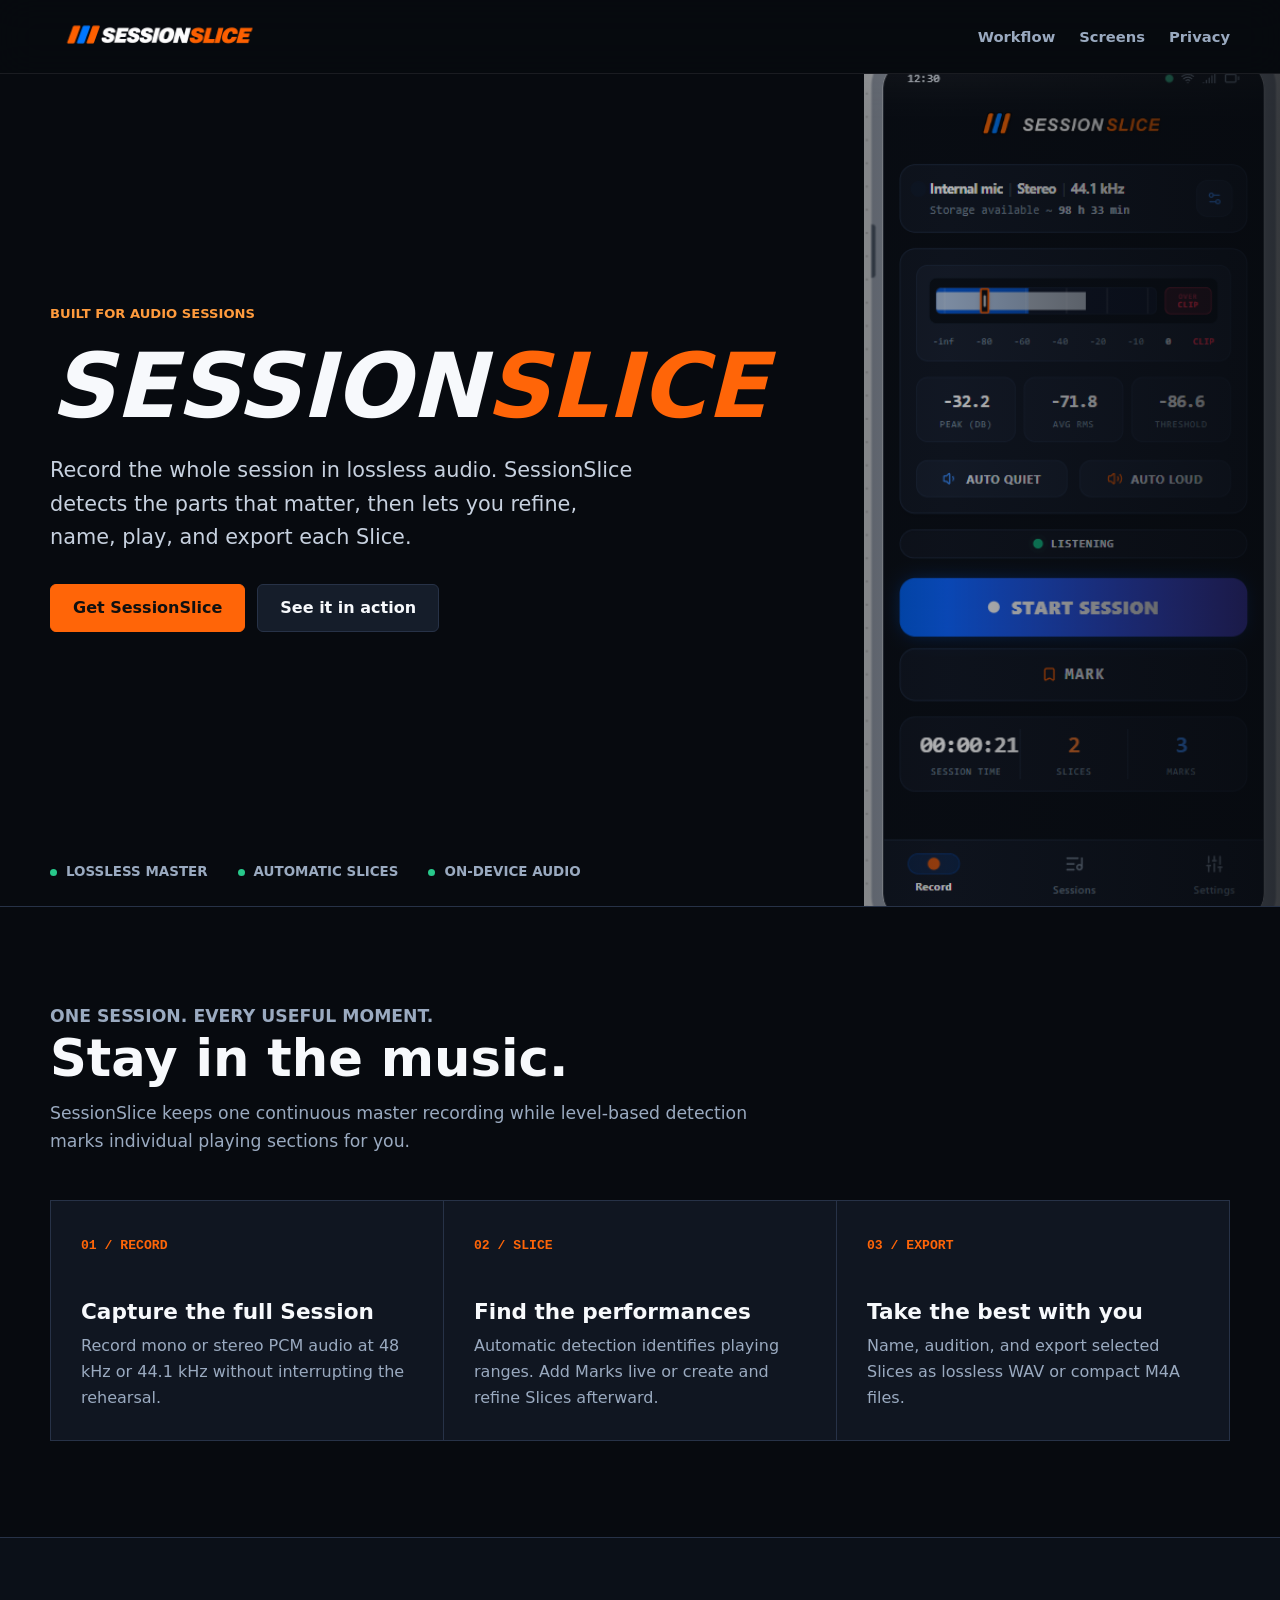
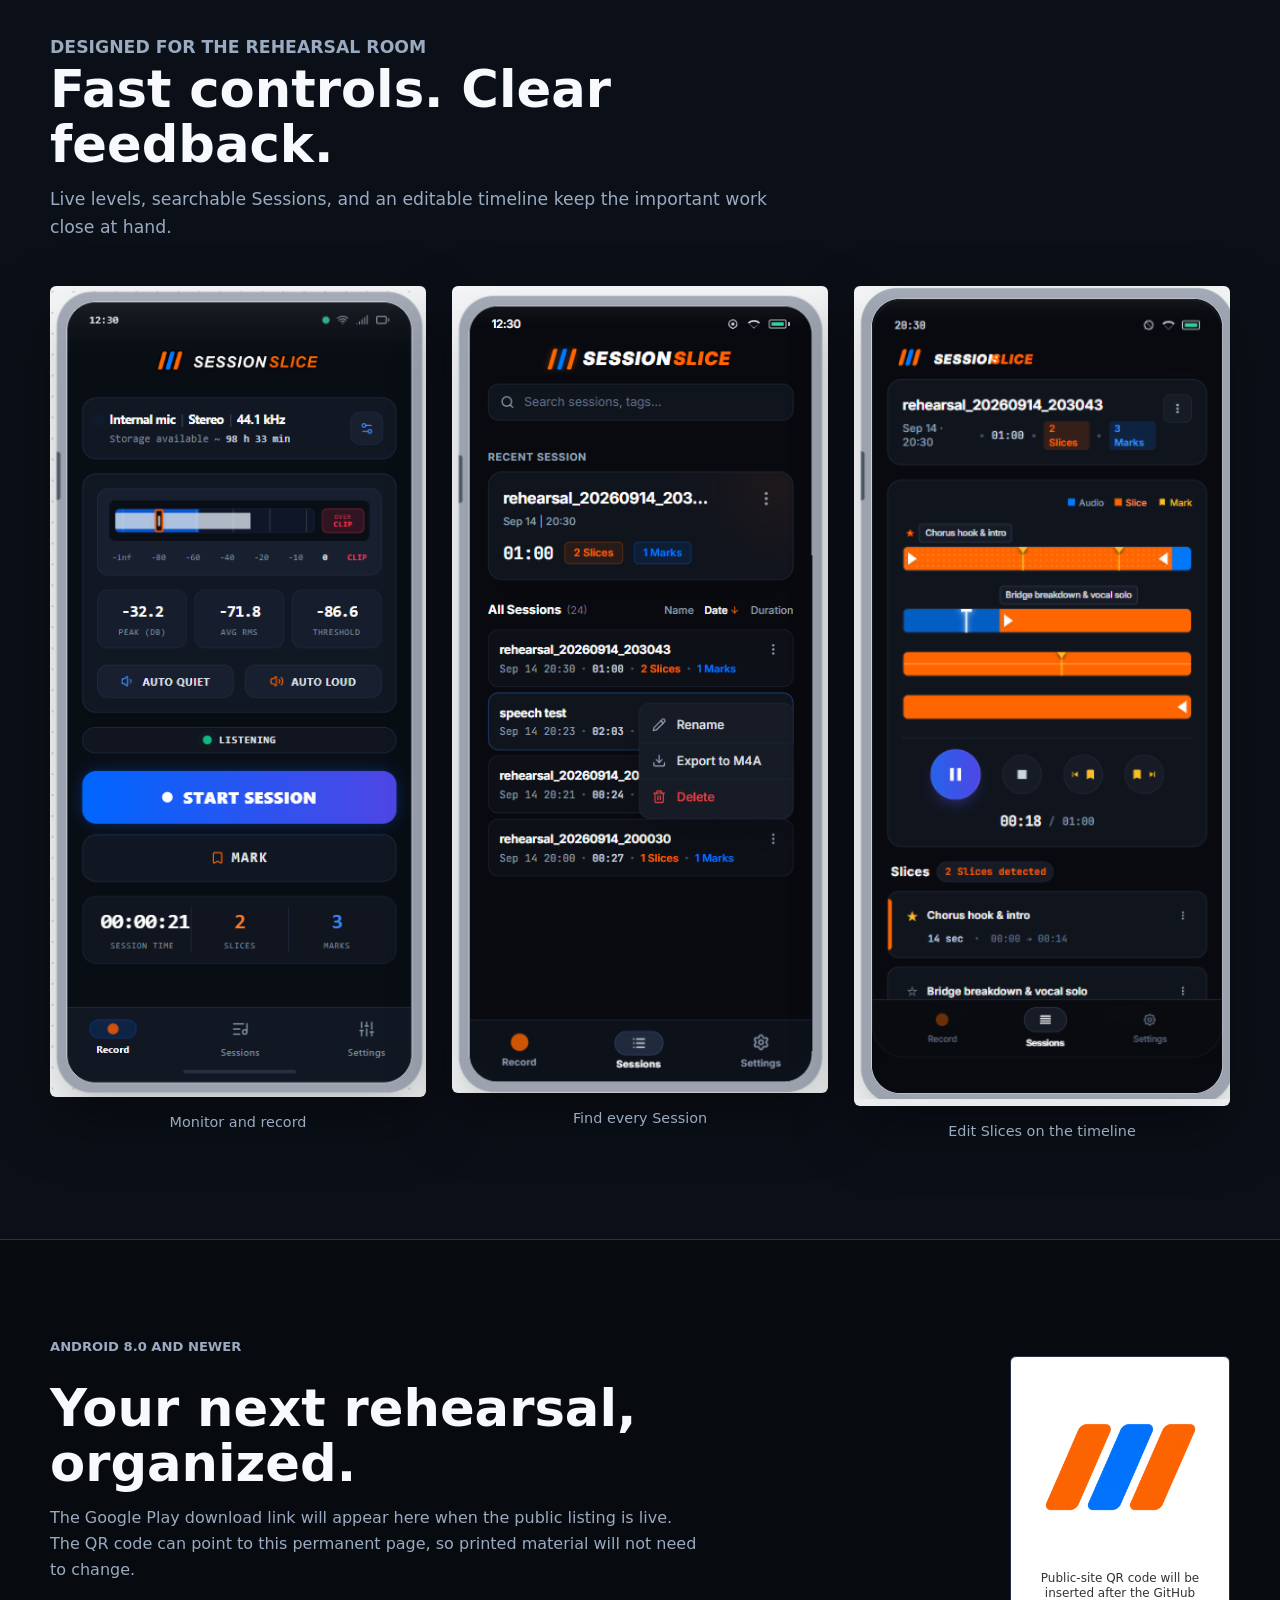
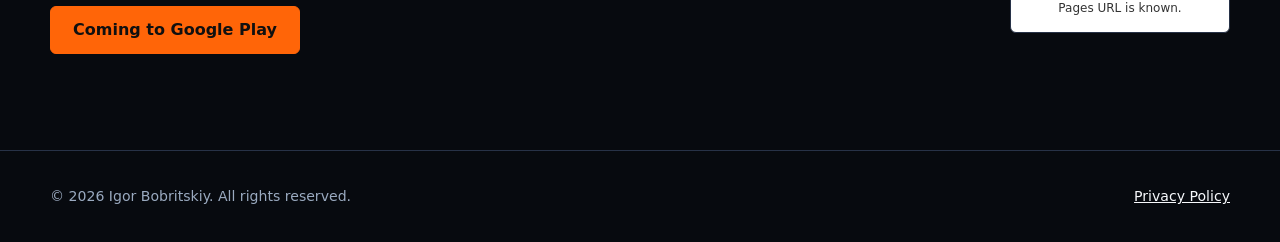
==== index.html @ 950b8183 "Add files via upload SessionSlice public webpage" ====
<!doctype html>
<html lang="en">
<head>
  <meta charset="utf-8">
  <meta name="viewport" content="width=device-width, initial-scale=1">
  <meta name="description" content="SessionSlice records complete rehearsal sessions and turns them into editable, exportable slices.">
  <meta name="theme-color" content="#070a0f">
  <title>SessionSlice | Record everything. Slice what matters.</title>
  <link rel="icon" href="assets/sessionslice-logo-mark.png" type="image/png">
  <link rel="stylesheet" href="styles.css">
</head>
<body>
  <header class="site-header">
    <nav class="nav" aria-label="Main navigation">
      <a class="brand" href="index.html" aria-label="SessionSlice home">
        <img src="assets/sessionslice-logo-dark.png" alt="SessionSlice">
      </a>
      <div class="nav-links">
        <a href="#workflow">Workflow</a>
        <a href="#screens">Screens</a>
        <a href="sessionslice_privacy_policy.html">Privacy</a>
      </div>
    </nav>
  </header>

  <main>
    <section class="hero">
      <div class="hero-inner">
        <div class="hero-copy">
          <p class="eyebrow">Built for audio sessions</p>
          <h1>SESSION<span>SLICE</span></h1>
          <p>Record the whole session in lossless audio. SessionSlice detects the parts that matter, then lets you refine, name, play, and export each Slice.</p>
          <div class="actions">
            <a class="button primary" href="#download">Get SessionSlice</a>
            <a class="button" href="#screens">See it in action</a>
          </div>
        </div>
      </div>
      <div class="hero-foot" aria-label="Product highlights">
        <span>Lossless master</span>
        <span>Automatic Slices</span>
        <span>On-device audio</span>
      </div>
    </section>

    <section class="band" id="workflow">
      <div class="section">
        <div class="section-heading">
          <p class="eyebrow">One session. Every useful moment.</p>
          <h2>Stay in the music.</h2>
          <p>SessionSlice keeps one continuous master recording while level-based detection marks individual playing sections for you.</p>
        </div>
        <div class="feature-grid">
          <article class="feature">
            <span class="number">01 / RECORD</span>
            <h3>Capture the full Session</h3>
            <p>Record mono or stereo PCM audio at 48 kHz or 44.1 kHz without interrupting the rehearsal.</p>
          </article>
          <article class="feature">
            <span class="number">02 / SLICE</span>
            <h3>Find the performances</h3>
            <p>Automatic detection identifies playing ranges. Add Marks live or create and refine Slices afterward.</p>
          </article>
          <article class="feature">
            <span class="number">03 / EXPORT</span>
            <h3>Take the best with you</h3>
            <p>Name, audition, and export selected Slices as lossless WAV or compact M4A files.</p>
          </article>
        </div>
      </div>
    </section>

    <section class="band alt" id="screens">
      <div class="section">
        <div class="section-heading">
          <p class="eyebrow">Designed for the rehearsal room</p>
          <h2>Fast controls. Clear feedback.</h2>
          <p>Live levels, searchable Sessions, and an editable timeline keep the important work close at hand.</p>
        </div>
        <div class="screens">
          <figure class="screen">
            <img src="assets/stitch-record.png" alt="SessionSlice Record screen showing microphone levels and recording controls" loading="lazy">
            <figcaption>Monitor and record</figcaption>
          </figure>
          <figure class="screen">
            <img src="assets/stitch-sessions.png" alt="SessionSlice Sessions screen showing saved rehearsal sessions" loading="lazy">
            <figcaption>Find every Session</figcaption>
          </figure>
          <figure class="screen">
            <img src="assets/stitch-session-timeline.png" alt="SessionSlice timeline showing Slices and Marks inside a recording" loading="lazy">
            <figcaption>Edit Slices on the timeline</figcaption>
          </figure>
        </div>
      </div>
    </section>

    <section class="band" id="download">
      <div class="section download">
        <div>
          <p class="eyebrow">Android 8.0 and newer</p>
          <h2>Your next rehearsal, organized.</h2>
          <p>The Google Play download link will appear here when the public listing is live. The QR code can point to this permanent page, so printed material will not need to change.</p>
          <a class="button primary" href="#" aria-disabled="true" onclick="return false">Coming to Google Play</a>
        </div>
        <div class="qr-shell" aria-label="QR code placeholder">
          <img src="assets/sessionslice-logo-mark.png" alt="SessionSlice logo mark">
          <p>Public-site QR code will be inserted after the GitHub Pages URL is known.</p>
        </div>
      </div>
    </section>
  </main>

  <footer class="site-footer">
    <span>&copy; 2026 Igor Bobritskiy. All rights reserved.</span>
    <span><a href="sessionslice_privacy_policy.html">Privacy Policy</a></span>
  </footer>
</body>
</html>
---- styles.css ----
:root {
  color-scheme: dark;
  --bg: #070a0f;
  --surface: #101621;
  --surface-2: #151d2a;
  --line: #273247;
  --text: #f7f9fc;
  --muted: #9aaac0;
  --orange: #ff6508;
  --orange-soft: #ff9b3d;
  --blue: #087cff;
  --green: #28c98b;
  --max: 1180px;
}

* { box-sizing: border-box; }

html { scroll-behavior: smooth; }

body {
  margin: 0;
  overflow-x: hidden;
  background: var(--bg);
  color: var(--text);
  font-family: Inter, ui-sans-serif, system-ui, -apple-system, BlinkMacSystemFont, "Segoe UI", sans-serif;
  line-height: 1.6;
}

a { color: inherit; }

img { display: block; max-width: 100%; }

.site-header {
  position: sticky;
  top: 0;
  z-index: 20;
  border-bottom: 1px solid rgba(255,255,255,.08);
  background: rgba(7,10,15,.9);
  backdrop-filter: blur(18px);
}

.nav {
  width: min(calc(100% - 32px), var(--max));
  min-height: 68px;
  margin: 0 auto;
  display: flex;
  align-items: center;
  justify-content: space-between;
  gap: 24px;
}

.brand img { width: 220px; height: auto; }

.nav-links { display: flex; align-items: center; gap: 24px; }
.nav-links a { color: var(--muted); text-decoration: none; font-size: .92rem; font-weight: 650; }
.nav-links a:hover, .nav-links a:focus-visible { color: var(--text); }

.hero {
  position: relative;
  min-height: calc(100vh - 68px);
  overflow: hidden;
  border-bottom: 1px solid var(--line);
}

.hero::before {
  content: "";
  position: absolute;
  inset: 0;
  background:
    linear-gradient(90deg, rgba(7,10,15,.99) 0%, rgba(7,10,15,.91) 42%, rgba(7,10,15,.3) 74%, rgba(7,10,15,.78) 100%),
    url("assets/stitch-record.png") center right / auto 108% no-repeat;
}

.hero-inner {
  position: relative;
  z-index: 1;
  width: min(calc(100% - 32px), var(--max));
  min-height: calc(100vh - 68px);
  margin: 0 auto;
  display: flex;
  align-items: center;
  padding: 64px 0 110px;
}

.hero-copy { width: min(650px, 62%); min-width: 0; }
.eyebrow { margin: 0 0 14px; color: var(--orange-soft); font-size: .82rem; font-weight: 800; letter-spacing: 0; text-transform: uppercase; }
h1, h2, h3 { margin-top: 0; line-height: 1.08; letter-spacing: 0; }
h1 { margin-bottom: 20px; font-size: clamp(3.4rem, 7vw, 7.3rem); font-style: italic; }
h1 span { color: var(--orange); }
.hero-copy > p:not(.eyebrow) { max-width: 590px; margin: 0 0 30px; color: #c7d1df; font-size: clamp(1.05rem, 2vw, 1.3rem); }

.actions { display: flex; flex-wrap: wrap; gap: 12px; }
.button {
  min-height: 48px;
  display: inline-flex;
  align-items: center;
  justify-content: center;
  gap: 10px;
  padding: 0 22px;
  border: 1px solid var(--line);
  border-radius: 6px;
  background: var(--surface-2);
  color: var(--text);
  text-decoration: none;
  font-weight: 780;
}
.button.primary { border-color: var(--orange); background: var(--orange); color: #101010; }
.button:hover, .button:focus-visible { transform: translateY(-1px); filter: brightness(1.08); }

.hero-foot {
  position: absolute;
  z-index: 2;
  left: 50%;
  bottom: 24px;
  width: min(calc(100% - 32px), var(--max));
  transform: translateX(-50%);
  display: flex;
  gap: 30px;
  color: var(--muted);
  font-size: .84rem;
  font-weight: 700;
  text-transform: uppercase;
}
.hero-foot span::before { content: ""; display: inline-block; width: 7px; height: 7px; margin-right: 9px; border-radius: 50%; background: var(--green); }

.band { border-bottom: 1px solid var(--line); }
.band.alt { background: #0b1018; }
.section { width: min(calc(100% - 32px), var(--max)); margin: 0 auto; padding: 96px 0; }
.section-heading { max-width: 720px; margin-bottom: 44px; }
.section-heading h2 { margin-bottom: 14px; font-size: clamp(2rem, 4vw, 3.6rem); }
.section-heading p { margin: 0; color: var(--muted); font-size: 1.08rem; }

.feature-grid { display: grid; grid-template-columns: repeat(3, 1fr); gap: 1px; border: 1px solid var(--line); background: var(--line); }
.feature { min-height: 220px; padding: 30px; background: var(--surface); }
.feature .number { color: var(--orange); font: 800 .82rem ui-monospace, SFMono-Regular, Consolas, monospace; }
.feature h3 { margin: 44px 0 10px; font-size: 1.35rem; }
.feature p { margin: 0; color: var(--muted); }

.screens { display: grid; grid-template-columns: repeat(3, minmax(0,1fr)); gap: 26px; align-items: start; }
.screen { margin: 0; }
.screen img { width: 100%; border-radius: 6px; box-shadow: 0 24px 60px rgba(0,0,0,.4); }
.screen figcaption { margin-top: 14px; color: var(--muted); font-size: .9rem; text-align: center; }

.download { display: grid; grid-template-columns: 1fr auto; gap: 54px; align-items: center; }
.download h2 { margin-bottom: 14px; font-size: clamp(2rem, 4vw, 3.6rem); }
.download p { max-width: 650px; margin: 0 0 24px; color: var(--muted); }
.qr-shell { width: 220px; min-height: 250px; padding: 16px; border: 1px solid var(--line); border-radius: 6px; background: #fff; color: #111; text-align: center; }
.qr-shell img { width: 188px; height: 188px; object-fit: contain; }
.qr-shell p { margin: 10px 0 0; color: #333; font-size: .75rem; line-height: 1.25; }

.site-footer { width: min(calc(100% - 32px), var(--max)); margin: 0 auto; padding: 34px 0; display: flex; justify-content: space-between; gap: 24px; color: var(--muted); font-size: .88rem; }
.site-footer a { color: var(--text); }

.policy-main { width: min(calc(100% - 32px), 860px); margin: 0 auto; padding: 76px 0 100px; }
.policy-main header { padding-bottom: 36px; border-bottom: 1px solid var(--line); }
.policy-main h1 { margin: 0 0 12px; font-size: clamp(2.4rem, 6vw, 4.8rem); }
.policy-main header p { margin: 0; color: var(--muted); }
.policy-main section { padding: 34px 0; border-bottom: 1px solid var(--line); }
.policy-main h2 { margin-bottom: 14px; font-size: 1.55rem; }
.policy-main h3 { margin: 24px 0 8px; font-size: 1.08rem; }
.policy-main p, .policy-main li { color: #c5cfdd; }
.policy-main ul { margin: 12px 0 0; padding-left: 22px; }
.policy-main li + li { margin-top: 8px; }
.notice { padding: 18px 20px; border-left: 4px solid var(--orange); background: var(--surface); }
.placeholder { color: #ffd09e; font-weight: 800; }

@media (max-width: 820px) {
  .nav-links a:not(:last-child) { display: none; }
  .brand img { width: 180px; }
  .hero::before { background: linear-gradient(0deg, rgba(7,10,15,.99) 6%, rgba(7,10,15,.82) 58%, rgba(7,10,15,.32) 100%), url("assets/stitch-record.png") top center / auto 82% no-repeat; opacity: .82; }
  .hero-inner { align-items: flex-end; padding-bottom: 130px; }
  .hero-copy { width: 100%; }
  h1 { font-size: 2.35rem; white-space: nowrap; }
  .hero-foot { left: 16px; right: 16px; width: auto; transform: none; grid-template-columns: repeat(3, minmax(0, 1fr)); display: grid; gap: 4px; font-size: .52rem; text-align: center; }
  .hero-foot span::before { width: 5px; height: 5px; margin-right: 4px; }
  .feature-grid, .screens { grid-template-columns: 1fr; }
  .feature { min-height: 180px; }
  .feature h3 { margin-top: 28px; }
  .screens { width: min(100%, 390px); margin: 0 auto; }
  .download { grid-template-columns: 1fr; }
  .qr-shell { width: 220px; }
  .site-footer { flex-direction: column; }
}

@media (prefers-reduced-motion: reduce) {
  html { scroll-behavior: auto; }
  *, *::before, *::after { transition: none !important; }
}
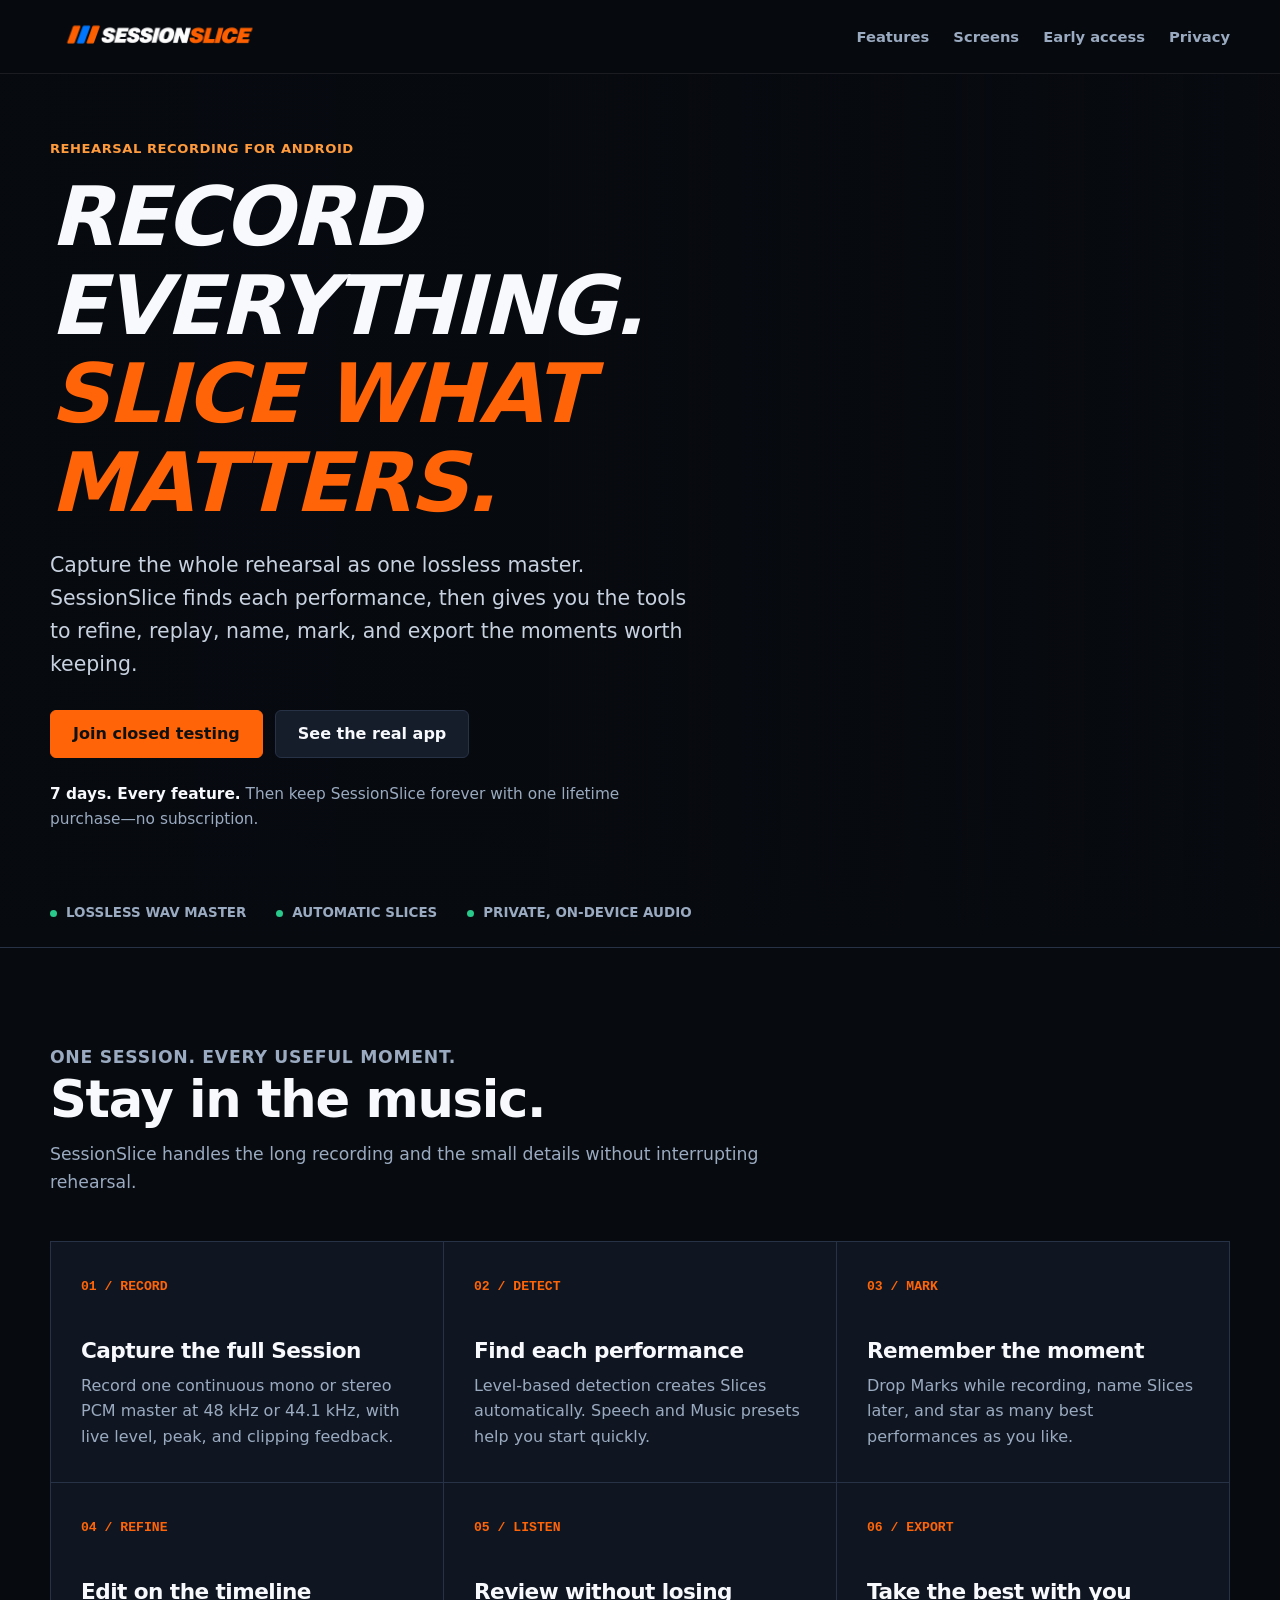
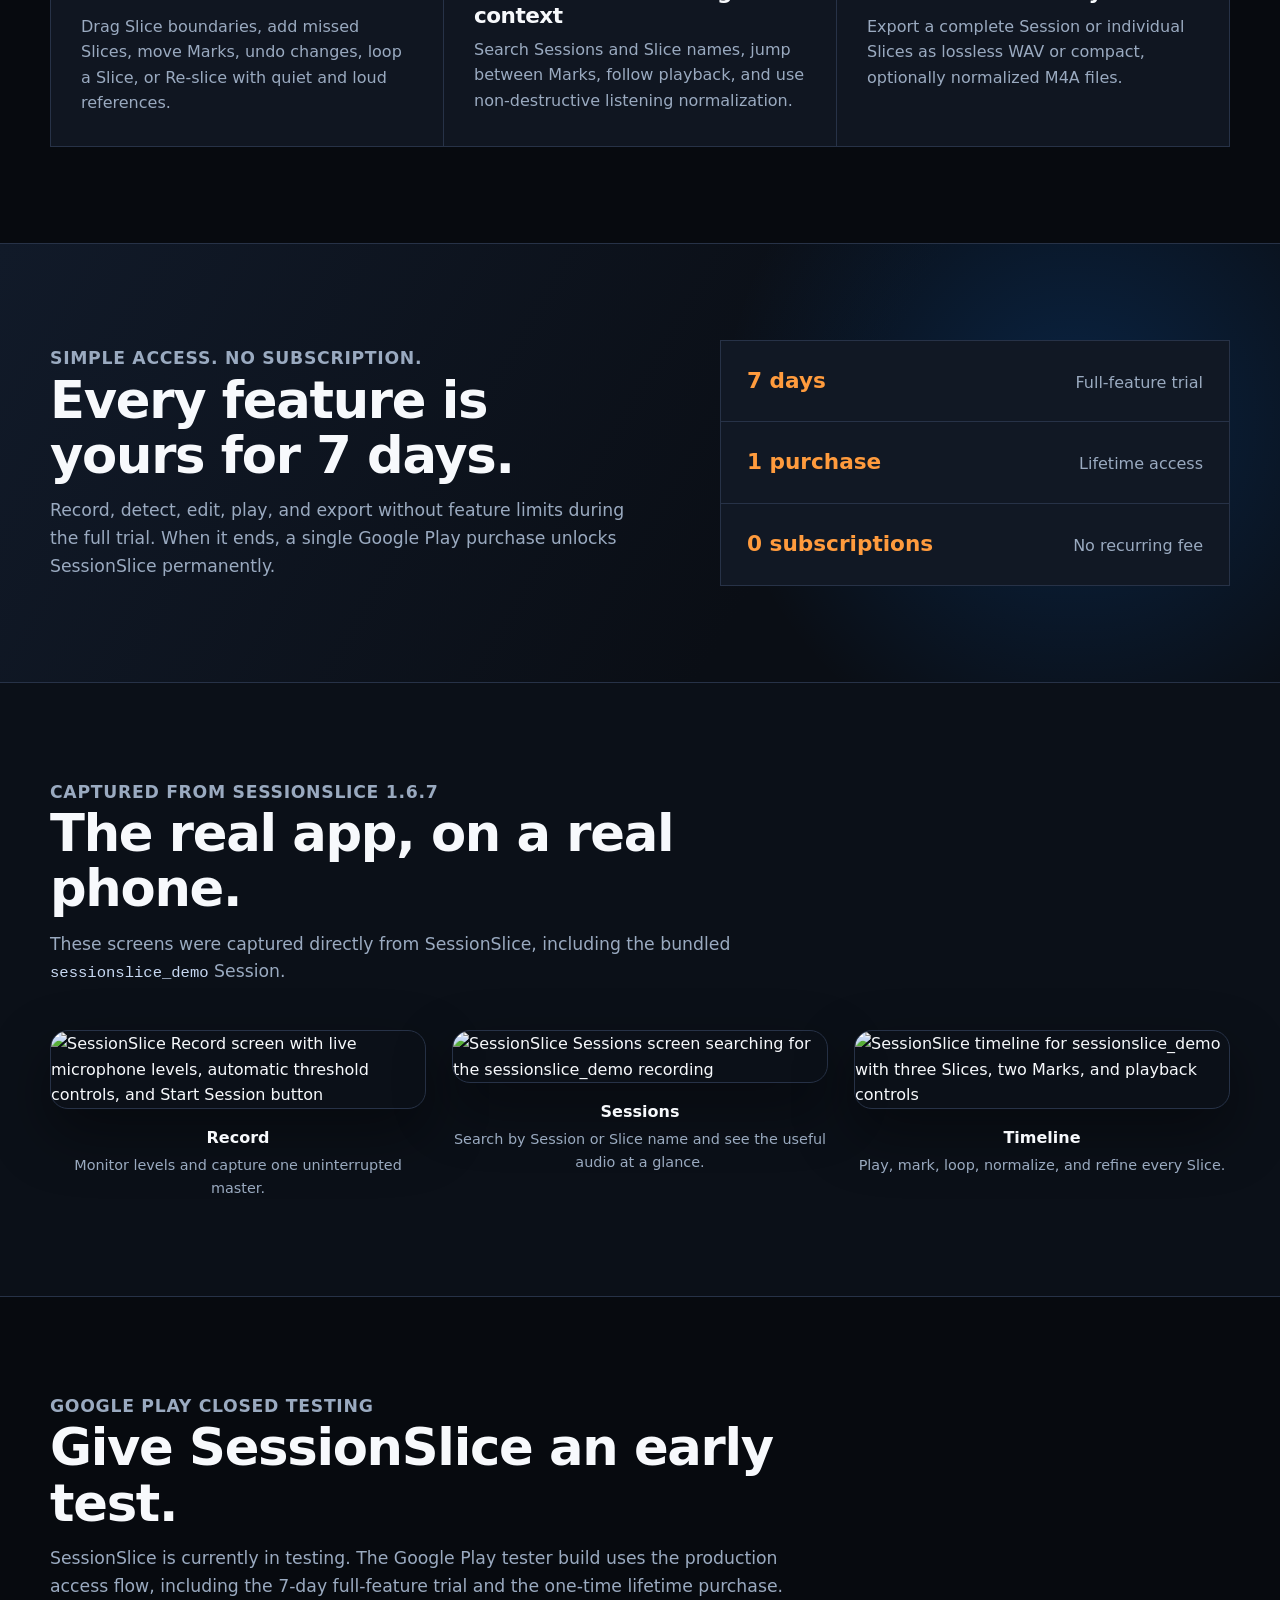
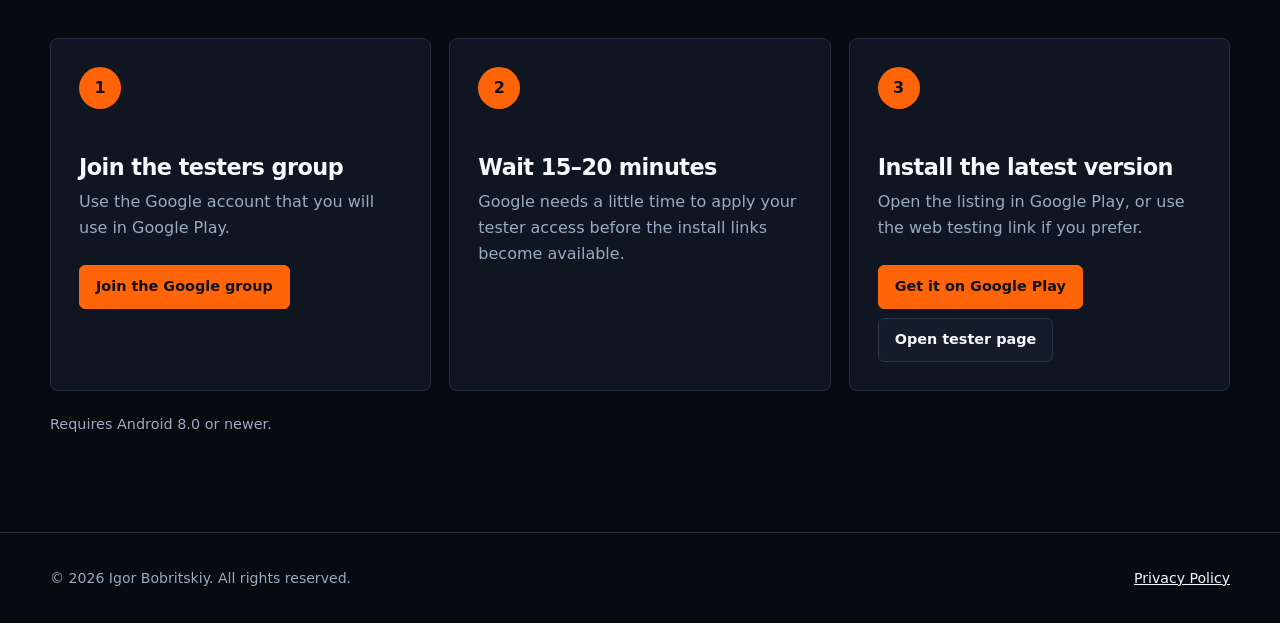
==== commit ef44e524: "Updated SessionSlice website" ====
--- a/index.html
+++ b/index.html
@@ -3,7 +3,7 @@
 <head>
   <meta charset="utf-8">
   <meta name="viewport" content="width=device-width, initial-scale=1">
-  <meta name="description" content="SessionSlice records complete rehearsal sessions and turns them into editable, exportable slices.">
+  <meta name="description" content="SessionSlice records complete rehearsals, finds the performances, and turns them into editable, exportable Slices. Try every feature free for 7 days, then unlock it forever with one purchase.">
   <meta name="theme-color" content="#070a0f">
   <title>SessionSlice | Record everything. Slice what matters.</title>
   <link rel="icon" href="assets/sessionslice-logo-mark.png" type="image/png">
@@ -16,8 +16,9 @@
         <img src="assets/sessionslice-logo-dark.png" alt="SessionSlice">
       </a>
       <div class="nav-links">
-        <a href="#workflow">Workflow</a>
+        <a href="#features">Features</a>
         <a href="#screens">Screens</a>
+        <a href="#download">Early access</a>
         <a href="sessionslice_privacy_policy.html">Privacy</a>
       </div>
     </nav>
@@ -27,45 +28,76 @@
     <section class="hero">
       <div class="hero-inner">
         <div class="hero-copy">
-          <p class="eyebrow">Built for audio sessions</p>
-          <h1>SESSION<span>SLICE</span></h1>
-          <p>Record the whole session in lossless audio. SessionSlice detects the parts that matter, then lets you refine, name, play, and export each Slice.</p>
+          <p class="eyebrow">Rehearsal recording for Android</p>
+          <h1>RECORD EVERYTHING.<br><span>SLICE WHAT MATTERS.</span></h1>
+          <p>Capture the whole rehearsal as one lossless master. SessionSlice finds each performance, then gives you the tools to refine, replay, name, mark, and export the moments worth keeping.</p>
           <div class="actions">
-            <a class="button primary" href="#download">Get SessionSlice</a>
-            <a class="button" href="#screens">See it in action</a>
+            <a class="button primary" href="#download">Join closed testing</a>
+            <a class="button" href="#screens">See the real app</a>
           </div>
+          <p class="trial-note"><strong>7 days. Every feature.</strong> Then keep SessionSlice forever with one lifetime purchase—no subscription.</p>
         </div>
       </div>
       <div class="hero-foot" aria-label="Product highlights">
-        <span>Lossless master</span>
+        <span>Lossless WAV master</span>
         <span>Automatic Slices</span>
-        <span>On-device audio</span>
+        <span>Private, on-device audio</span>
       </div>
     </section>
 
-    <section class="band" id="workflow">
+    <section class="band" id="features">
       <div class="section">
         <div class="section-heading">
-          <p class="eyebrow">One session. Every useful moment.</p>
+          <p class="eyebrow">One Session. Every useful moment.</p>
           <h2>Stay in the music.</h2>
-          <p>SessionSlice keeps one continuous master recording while level-based detection marks individual playing sections for you.</p>
+          <p>SessionSlice handles the long recording and the small details without interrupting rehearsal.</p>
         </div>
         <div class="feature-grid">
           <article class="feature">
             <span class="number">01 / RECORD</span>
             <h3>Capture the full Session</h3>
-            <p>Record mono or stereo PCM audio at 48 kHz or 44.1 kHz without interrupting the rehearsal.</p>
+            <p>Record one continuous mono or stereo PCM master at 48 kHz or 44.1 kHz, with live level, peak, and clipping feedback.</p>
           </article>
           <article class="feature">
-            <span class="number">02 / SLICE</span>
-            <h3>Find the performances</h3>
-            <p>Automatic detection identifies playing ranges. Add Marks live or create and refine Slices afterward.</p>
+            <span class="number">02 / DETECT</span>
+            <h3>Find each performance</h3>
+            <p>Level-based detection creates Slices automatically. Speech and Music presets help you start quickly.</p>
           </article>
           <article class="feature">
-            <span class="number">03 / EXPORT</span>
+            <span class="number">03 / MARK</span>
+            <h3>Remember the moment</h3>
+            <p>Drop Marks while recording, name Slices later, and star as many best performances as you like.</p>
+          </article>
+          <article class="feature">
+            <span class="number">04 / REFINE</span>
+            <h3>Edit on the timeline</h3>
+            <p>Drag Slice boundaries, add missed Slices, move Marks, undo changes, loop a Slice, or Re-slice with quiet and loud references.</p>
+          </article>
+          <article class="feature">
+            <span class="number">05 / LISTEN</span>
+            <h3>Review without losing context</h3>
+            <p>Search Sessions and Slice names, jump between Marks, follow playback, and use non-destructive listening normalization.</p>
+          </article>
+          <article class="feature">
+            <span class="number">06 / EXPORT</span>
             <h3>Take the best with you</h3>
-            <p>Name, audition, and export selected Slices as lossless WAV or compact M4A files.</p>
+            <p>Export a complete Session or individual Slices as lossless WAV or compact, optionally normalized M4A files.</p>
           </article>
+        </div>
+      </div>
+    </section>
+
+    <section class="band trial-band" aria-labelledby="trial-title">
+      <div class="section trial-layout">
+        <div>
+          <p class="eyebrow">Simple access. No subscription.</p>
+          <h2 id="trial-title">Every feature is yours for 7 days.</h2>
+          <p>Record, detect, edit, play, and export without feature limits during the full trial. When it ends, a single Google Play purchase unlocks SessionSlice permanently.</p>
+        </div>
+        <div class="access-facts" aria-label="SessionSlice access details">
+          <div><strong>7 days</strong><span>Full-feature trial</span></div>
+          <div><strong>1 purchase</strong><span>Lifetime access</span></div>
+          <div><strong>0 subscriptions</strong><span>No recurring fee</span></div>
         </div>
       </div>
     </section>
@@ -73,39 +105,63 @@
     <section class="band alt" id="screens">
       <div class="section">
         <div class="section-heading">
-          <p class="eyebrow">Designed for the rehearsal room</p>
-          <h2>Fast controls. Clear feedback.</h2>
-          <p>Live levels, searchable Sessions, and an editable timeline keep the important work close at hand.</p>
+          <p class="eyebrow">Captured from SessionSlice 1.6.7</p>
+          <h2>The real app, on a real phone.</h2>
+          <p>These screens were captured directly from SessionSlice, including the bundled <code>sessionslice_demo</code> Session.</p>
         </div>
         <div class="screens">
           <figure class="screen">
-            <img src="assets/stitch-record.png" alt="SessionSlice Record screen showing microphone levels and recording controls" loading="lazy">
-            <figcaption>Monitor and record</figcaption>
+            <img src="assets/sessionslice-record-1-6-7.png" alt="SessionSlice Record screen with live microphone levels, automatic threshold controls, and Start Session button" loading="lazy">
+            <figcaption><strong>Record</strong><span>Monitor levels and capture one uninterrupted master.</span></figcaption>
           </figure>
           <figure class="screen">
-            <img src="assets/stitch-sessions.png" alt="SessionSlice Sessions screen showing saved rehearsal sessions" loading="lazy">
-            <figcaption>Find every Session</figcaption>
+            <img src="assets/sessionslice-sessions-1-6-7.png" alt="SessionSlice Sessions screen searching for the sessionslice_demo recording" loading="lazy">
+            <figcaption><strong>Sessions</strong><span>Search by Session or Slice name and see the useful audio at a glance.</span></figcaption>
           </figure>
           <figure class="screen">
-            <img src="assets/stitch-session-timeline.png" alt="SessionSlice timeline showing Slices and Marks inside a recording" loading="lazy">
-            <figcaption>Edit Slices on the timeline</figcaption>
+            <img src="assets/sessionslice-timeline-1-6-7.png" alt="SessionSlice timeline for sessionslice_demo with three Slices, two Marks, and playback controls" loading="lazy">
+            <figcaption><strong>Timeline</strong><span>Play, mark, loop, normalize, and refine every Slice.</span></figcaption>
           </figure>
         </div>
       </div>
     </section>
 
     <section class="band" id="download">
-      <div class="section download">
-        <div>
-          <p class="eyebrow">Android 8.0 and newer</p>
-          <h2>Your next rehearsal, organized.</h2>
-          <p>The Google Play download link will appear here when the public listing is live. The QR code can point to this permanent page, so printed material will not need to change.</p>
-          <a class="button primary" href="#" aria-disabled="true" onclick="return false">Coming to Google Play</a>
+      <div class="section">
+        <div class="section-heading download-heading">
+          <p class="eyebrow">Google Play closed testing</p>
+          <h2>Give SessionSlice an early test.</h2>
+          <p>SessionSlice is currently in testing. The Google Play tester build uses the production access flow, including the 7-day full-feature trial and the one-time lifetime purchase.</p>
         </div>
-        <div class="qr-shell" aria-label="QR code placeholder">
-          <img src="assets/sessionslice-logo-mark.png" alt="SessionSlice logo mark">
-          <p>Public-site QR code will be inserted after the GitHub Pages URL is known.</p>
-        </div>
+        <ol class="test-steps">
+          <li>
+            <span class="step-number">1</span>
+            <div>
+              <h3>Join the testers group</h3>
+              <p>Use the Google account that you will use in Google Play.</p>
+              <a class="button primary" href="https://groups.google.com/g/sessionslice-audio-app-closed-testing" target="_blank" rel="noopener noreferrer">Join the Google group</a>
+            </div>
+          </li>
+          <li>
+            <span class="step-number">2</span>
+            <div>
+              <h3>Wait 15–20 minutes</h3>
+              <p>Google needs a little time to apply your tester access before the install links become available.</p>
+            </div>
+          </li>
+          <li>
+            <span class="step-number">3</span>
+            <div>
+              <h3>Install the latest version</h3>
+              <p>Open the listing in Google Play, or use the web testing link if you prefer.</p>
+              <div class="actions">
+                <a class="button primary" href="https://play.google.com/store/apps/details?id=com.sessionslice" target="_blank" rel="noopener noreferrer">Get it on Google Play</a>
+                <a class="button" href="https://play.google.com/apps/testing/com.sessionslice" target="_blank" rel="noopener noreferrer">Open tester page</a>
+              </div>
+            </div>
+          </li>
+        </ol>
+        <p class="compatibility">Requires Android 8.0 or newer.</p>
       </div>
     </section>
   </main>
--- a/styles.css
+++ b/styles.css
@@ -14,143 +14,77 @@
 }
 
 * { box-sizing: border-box; }
+html { scroll-behavior: smooth; }
+body { margin: 0; overflow-x: hidden; background: var(--bg); color: var(--text); font-family: Inter, ui-sans-serif, system-ui, -apple-system, BlinkMacSystemFont, "Segoe UI", sans-serif; line-height: 1.6; }
+a { color: inherit; }
+img { display: block; max-width: 100%; }
+code { color: #c7d8f2; font-size: .9em; }
 
-html { scroll-behavior: smooth; }
-
-body {
-  margin: 0;
-  overflow-x: hidden;
-  background: var(--bg);
-  color: var(--text);
-  font-family: Inter, ui-sans-serif, system-ui, -apple-system, BlinkMacSystemFont, "Segoe UI", sans-serif;
-  line-height: 1.6;
-}
-
-a { color: inherit; }
-
-img { display: block; max-width: 100%; }
-
-.site-header {
-  position: sticky;
-  top: 0;
-  z-index: 20;
-  border-bottom: 1px solid rgba(255,255,255,.08);
-  background: rgba(7,10,15,.9);
-  backdrop-filter: blur(18px);
-}
-
-.nav {
-  width: min(calc(100% - 32px), var(--max));
-  min-height: 68px;
-  margin: 0 auto;
-  display: flex;
-  align-items: center;
-  justify-content: space-between;
-  gap: 24px;
-}
-
+.site-header { position: sticky; top: 0; z-index: 20; border-bottom: 1px solid rgba(255,255,255,.08); background: rgba(7,10,15,.9); backdrop-filter: blur(18px); }
+.nav { width: min(calc(100% - 32px), var(--max)); min-height: 68px; margin: 0 auto; display: flex; align-items: center; justify-content: space-between; gap: 24px; }
 .brand img { width: 220px; height: auto; }
-
 .nav-links { display: flex; align-items: center; gap: 24px; }
 .nav-links a { color: var(--muted); text-decoration: none; font-size: .92rem; font-weight: 650; }
 .nav-links a:hover, .nav-links a:focus-visible { color: var(--text); }
 
-.hero {
-  position: relative;
-  min-height: calc(100vh - 68px);
-  overflow: hidden;
-  border-bottom: 1px solid var(--line);
-}
-
-.hero::before {
-  content: "";
-  position: absolute;
-  inset: 0;
-  background:
-    linear-gradient(90deg, rgba(7,10,15,.99) 0%, rgba(7,10,15,.91) 42%, rgba(7,10,15,.3) 74%, rgba(7,10,15,.78) 100%),
-    url("assets/stitch-record.png") center right / auto 108% no-repeat;
-}
-
-.hero-inner {
-  position: relative;
-  z-index: 1;
-  width: min(calc(100% - 32px), var(--max));
-  min-height: calc(100vh - 68px);
-  margin: 0 auto;
-  display: flex;
-  align-items: center;
-  padding: 64px 0 110px;
-}
-
-.hero-copy { width: min(650px, 62%); min-width: 0; }
-.eyebrow { margin: 0 0 14px; color: var(--orange-soft); font-size: .82rem; font-weight: 800; letter-spacing: 0; text-transform: uppercase; }
-h1, h2, h3 { margin-top: 0; line-height: 1.08; letter-spacing: 0; }
-h1 { margin-bottom: 20px; font-size: clamp(3.4rem, 7vw, 7.3rem); font-style: italic; }
+.hero { position: relative; min-height: calc(100vh - 68px); overflow: hidden; border-bottom: 1px solid var(--line); }
+.hero::before { content: ""; position: absolute; inset: 0; background: linear-gradient(90deg, rgba(7,10,15,.99) 0%, rgba(7,10,15,.92) 47%, rgba(7,10,15,.34) 76%, rgba(7,10,15,.78) 100%), url("assets/sessionslice-record-1-6-7.png") center right 7% / auto 112% no-repeat; }
+.hero::after { content: ""; position: absolute; inset: auto 0 0; height: 35%; background: linear-gradient(0deg, var(--bg), transparent); pointer-events: none; }
+.hero-inner { position: relative; z-index: 1; width: min(calc(100% - 32px), var(--max)); min-height: calc(100vh - 68px); margin: 0 auto; display: flex; align-items: center; padding: 64px 0 116px; }
+.hero-copy { width: min(720px, 67%); min-width: 0; }
+.eyebrow { margin: 0 0 14px; color: var(--orange-soft); font-size: .82rem; font-weight: 800; letter-spacing: .04em; text-transform: uppercase; }
+h1, h2, h3 { margin-top: 0; line-height: 1.08; letter-spacing: -.025em; }
+h1 { margin-bottom: 22px; font-size: clamp(2.9rem, 6.4vw, 6.2rem); font-style: italic; }
 h1 span { color: var(--orange); }
-.hero-copy > p:not(.eyebrow) { max-width: 590px; margin: 0 0 30px; color: #c7d1df; font-size: clamp(1.05rem, 2vw, 1.3rem); }
+.hero-copy > p:not(.eyebrow):not(.trial-note) { max-width: 650px; margin: 0 0 30px; color: #c7d1df; font-size: clamp(1.05rem, 2vw, 1.28rem); }
+.trial-note { max-width: 610px; margin: 24px 0 0; color: var(--muted); font-size: .96rem; }
+.trial-note strong { color: var(--text); }
 
 .actions { display: flex; flex-wrap: wrap; gap: 12px; }
-.button {
-  min-height: 48px;
-  display: inline-flex;
-  align-items: center;
-  justify-content: center;
-  gap: 10px;
-  padding: 0 22px;
-  border: 1px solid var(--line);
-  border-radius: 6px;
-  background: var(--surface-2);
-  color: var(--text);
-  text-decoration: none;
-  font-weight: 780;
-}
+.button { min-height: 48px; display: inline-flex; align-items: center; justify-content: center; gap: 10px; padding: 0 22px; border: 1px solid var(--line); border-radius: 6px; background: var(--surface-2); color: var(--text); text-decoration: none; font-weight: 780; transition: transform .18s ease, filter .18s ease; }
 .button.primary { border-color: var(--orange); background: var(--orange); color: #101010; }
 .button:hover, .button:focus-visible { transform: translateY(-1px); filter: brightness(1.08); }
-
-.hero-foot {
-  position: absolute;
-  z-index: 2;
-  left: 50%;
-  bottom: 24px;
-  width: min(calc(100% - 32px), var(--max));
-  transform: translateX(-50%);
-  display: flex;
-  gap: 30px;
-  color: var(--muted);
-  font-size: .84rem;
-  font-weight: 700;
-  text-transform: uppercase;
-}
+.hero-foot { position: absolute; z-index: 2; left: 50%; bottom: 24px; width: min(calc(100% - 32px), var(--max)); transform: translateX(-50%); display: flex; gap: 30px; color: var(--muted); font-size: .84rem; font-weight: 700; text-transform: uppercase; }
 .hero-foot span::before { content: ""; display: inline-block; width: 7px; height: 7px; margin-right: 9px; border-radius: 50%; background: var(--green); }
 
 .band { border-bottom: 1px solid var(--line); }
 .band.alt { background: #0b1018; }
 .section { width: min(calc(100% - 32px), var(--max)); margin: 0 auto; padding: 96px 0; }
-.section-heading { max-width: 720px; margin-bottom: 44px; }
-.section-heading h2 { margin-bottom: 14px; font-size: clamp(2rem, 4vw, 3.6rem); }
-.section-heading p { margin: 0; color: var(--muted); font-size: 1.08rem; }
+.section-heading { max-width: 760px; margin-bottom: 44px; }
+.section-heading h2, .trial-layout h2 { margin-bottom: 14px; font-size: clamp(2rem, 4vw, 3.6rem); }
+.section-heading p, .trial-layout p { margin: 0; color: var(--muted); font-size: 1.08rem; }
+.feature-grid { display: grid; grid-template-columns: repeat(3, 1fr); gap: 1px; border: 1px solid var(--line); background: var(--line); }
+.feature { min-height: 240px; padding: 30px; background: var(--surface); }
+.feature .number { color: var(--orange); font: 800 .82rem ui-monospace, SFMono-Regular, Consolas, monospace; }
+.feature h3 { margin: 42px 0 10px; font-size: 1.35rem; }
+.feature p { margin: 0; color: var(--muted); }
 
-.feature-grid { display: grid; grid-template-columns: repeat(3, 1fr); gap: 1px; border: 1px solid var(--line); background: var(--line); }
-.feature { min-height: 220px; padding: 30px; background: var(--surface); }
-.feature .number { color: var(--orange); font: 800 .82rem ui-monospace, SFMono-Regular, Consolas, monospace; }
-.feature h3 { margin: 44px 0 10px; font-size: 1.35rem; }
-.feature p { margin: 0; color: var(--muted); }
+.trial-band { background: radial-gradient(circle at 84% 40%, rgba(8,124,255,.2), transparent 32%), linear-gradient(120deg, #111a29, #0a0e15 62%); }
+.trial-layout { display: grid; grid-template-columns: minmax(0, 1fr) minmax(420px, .85fr); gap: 70px; align-items: center; }
+.trial-layout > div:first-child { max-width: 640px; }
+.access-facts { display: grid; gap: 1px; border: 1px solid var(--line); background: var(--line); }
+.access-facts div { display: flex; align-items: baseline; justify-content: space-between; gap: 18px; padding: 23px 26px; background: rgba(16,22,33,.92); }
+.access-facts strong { color: var(--orange-soft); font-size: 1.35rem; }
+.access-facts span { color: var(--muted); text-align: right; }
 
 .screens { display: grid; grid-template-columns: repeat(3, minmax(0,1fr)); gap: 26px; align-items: start; }
 .screen { margin: 0; }
-.screen img { width: 100%; border-radius: 6px; box-shadow: 0 24px 60px rgba(0,0,0,.4); }
-.screen figcaption { margin-top: 14px; color: var(--muted); font-size: .9rem; text-align: center; }
+.screen img { width: 100%; border: 1px solid var(--line); border-radius: 18px; box-shadow: 0 24px 60px rgba(0,0,0,.42); }
+.screen figcaption { display: grid; gap: 3px; margin-top: 16px; color: var(--muted); font-size: .9rem; text-align: center; }
+.screen figcaption strong { color: var(--text); font-size: 1rem; }
 
-.download { display: grid; grid-template-columns: 1fr auto; gap: 54px; align-items: center; }
-.download h2 { margin-bottom: 14px; font-size: clamp(2rem, 4vw, 3.6rem); }
-.download p { max-width: 650px; margin: 0 0 24px; color: var(--muted); }
-.qr-shell { width: 220px; min-height: 250px; padding: 16px; border: 1px solid var(--line); border-radius: 6px; background: #fff; color: #111; text-align: center; }
-.qr-shell img { width: 188px; height: 188px; object-fit: contain; }
-.qr-shell p { margin: 10px 0 0; color: #333; font-size: .75rem; line-height: 1.25; }
+.download-heading { margin-bottom: 38px; }
+.test-steps { display: grid; grid-template-columns: repeat(3, minmax(0,1fr)); gap: 18px; margin: 0; padding: 0; list-style: none; }
+.test-steps li { min-height: 320px; padding: 28px; border: 1px solid var(--line); border-radius: 8px; background: var(--surface); }
+.step-number { width: 42px; height: 42px; display: grid; place-items: center; margin-bottom: 46px; border-radius: 50%; background: var(--orange); color: #111; font-weight: 900; }
+.test-steps h3 { margin-bottom: 10px; font-size: 1.4rem; }
+.test-steps p { margin: 0 0 24px; color: var(--muted); }
+.test-steps .actions { gap: 9px; }
+.test-steps .button { min-height: 44px; padding: 0 16px; font-size: .9rem; }
+.compatibility { margin: 22px 0 0; color: var(--muted); font-size: .9rem; }
 
 .site-footer { width: min(calc(100% - 32px), var(--max)); margin: 0 auto; padding: 34px 0; display: flex; justify-content: space-between; gap: 24px; color: var(--muted); font-size: .88rem; }
 .site-footer a { color: var(--text); }
-
 .policy-main { width: min(calc(100% - 32px), 860px); margin: 0 auto; padding: 76px 0 100px; }
 .policy-main header { padding-bottom: 36px; border-bottom: 1px solid var(--line); }
 .policy-main h1 { margin: 0 0 12px; font-size: clamp(2.4rem, 6vw, 4.8rem); }
@@ -164,21 +98,30 @@
 .notice { padding: 18px 20px; border-left: 4px solid var(--orange); background: var(--surface); }
 .placeholder { color: #ffd09e; font-weight: 800; }
 
-@media (max-width: 820px) {
+@media (max-width: 900px) {
   .nav-links a:not(:last-child) { display: none; }
   .brand img { width: 180px; }
-  .hero::before { background: linear-gradient(0deg, rgba(7,10,15,.99) 6%, rgba(7,10,15,.82) 58%, rgba(7,10,15,.32) 100%), url("assets/stitch-record.png") top center / auto 82% no-repeat; opacity: .82; }
-  .hero-inner { align-items: flex-end; padding-bottom: 130px; }
+  .hero::before { background: linear-gradient(0deg, rgba(7,10,15,.99) 8%, rgba(7,10,15,.86) 60%, rgba(7,10,15,.38) 100%), url("assets/sessionslice-record-1-6-7.png") top center / auto 81% no-repeat; opacity: .87; }
+  .hero-inner { align-items: flex-end; padding-bottom: 142px; }
   .hero-copy { width: 100%; }
-  h1 { font-size: 2.35rem; white-space: nowrap; }
-  .hero-foot { left: 16px; right: 16px; width: auto; transform: none; grid-template-columns: repeat(3, minmax(0, 1fr)); display: grid; gap: 4px; font-size: .52rem; text-align: center; }
+  .feature-grid { grid-template-columns: repeat(2, 1fr); }
+  .trial-layout { grid-template-columns: 1fr; gap: 40px; }
+  .test-steps { grid-template-columns: 1fr; }
+  .test-steps li { min-height: 0; }
+  .step-number { margin-bottom: 28px; }
+}
+
+@media (max-width: 680px) {
+  h1 { font-size: clamp(2.2rem, 11vw, 3.4rem); }
+  .hero-foot { left: 16px; right: 16px; width: auto; transform: none; display: grid; grid-template-columns: repeat(3, minmax(0, 1fr)); gap: 4px; font-size: .5rem; text-align: center; }
   .hero-foot span::before { width: 5px; height: 5px; margin-right: 4px; }
+  .section { padding: 72px 0; }
   .feature-grid, .screens { grid-template-columns: 1fr; }
-  .feature { min-height: 180px; }
+  .feature { min-height: 190px; }
   .feature h3 { margin-top: 28px; }
   .screens { width: min(100%, 390px); margin: 0 auto; }
-  .download { grid-template-columns: 1fr; }
-  .qr-shell { width: 220px; }
+  .access-facts div { align-items: flex-start; flex-direction: column; gap: 2px; }
+  .access-facts span { text-align: left; }
   .site-footer { flex-direction: column; }
 }
 
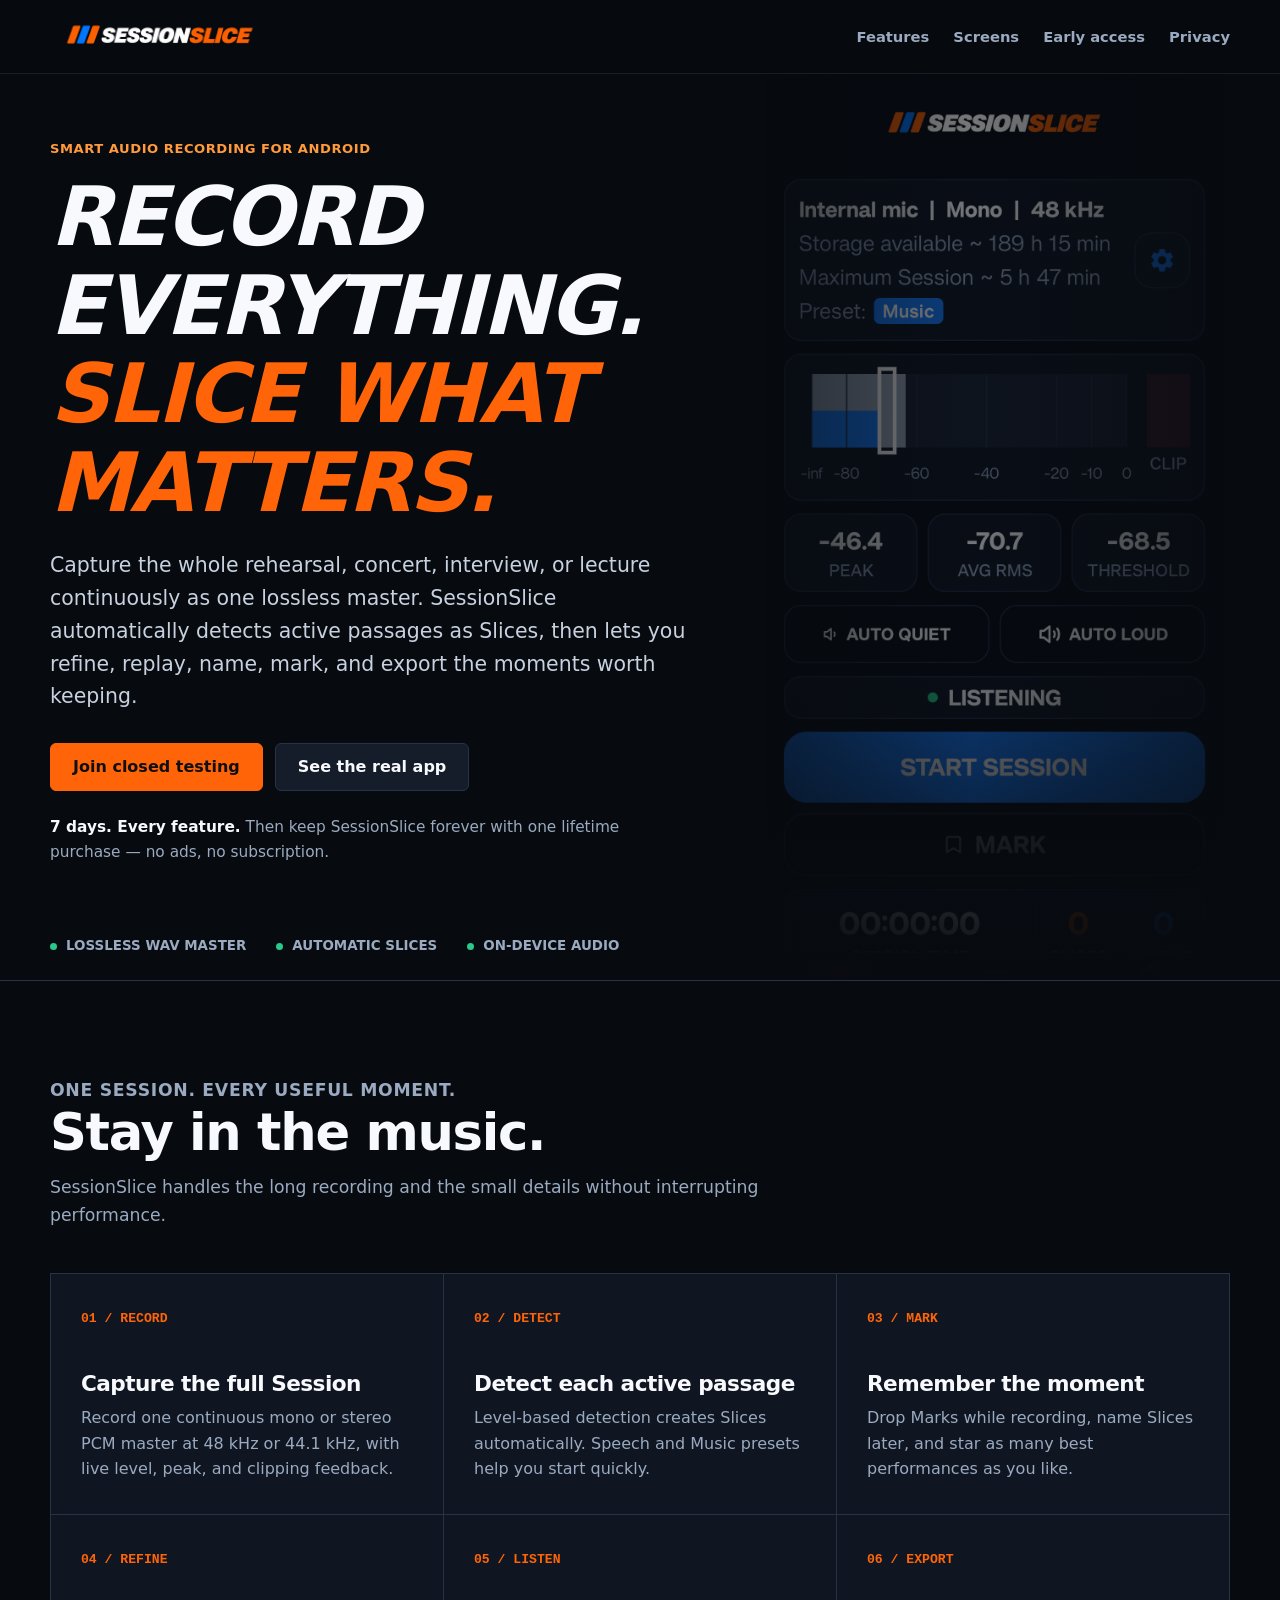
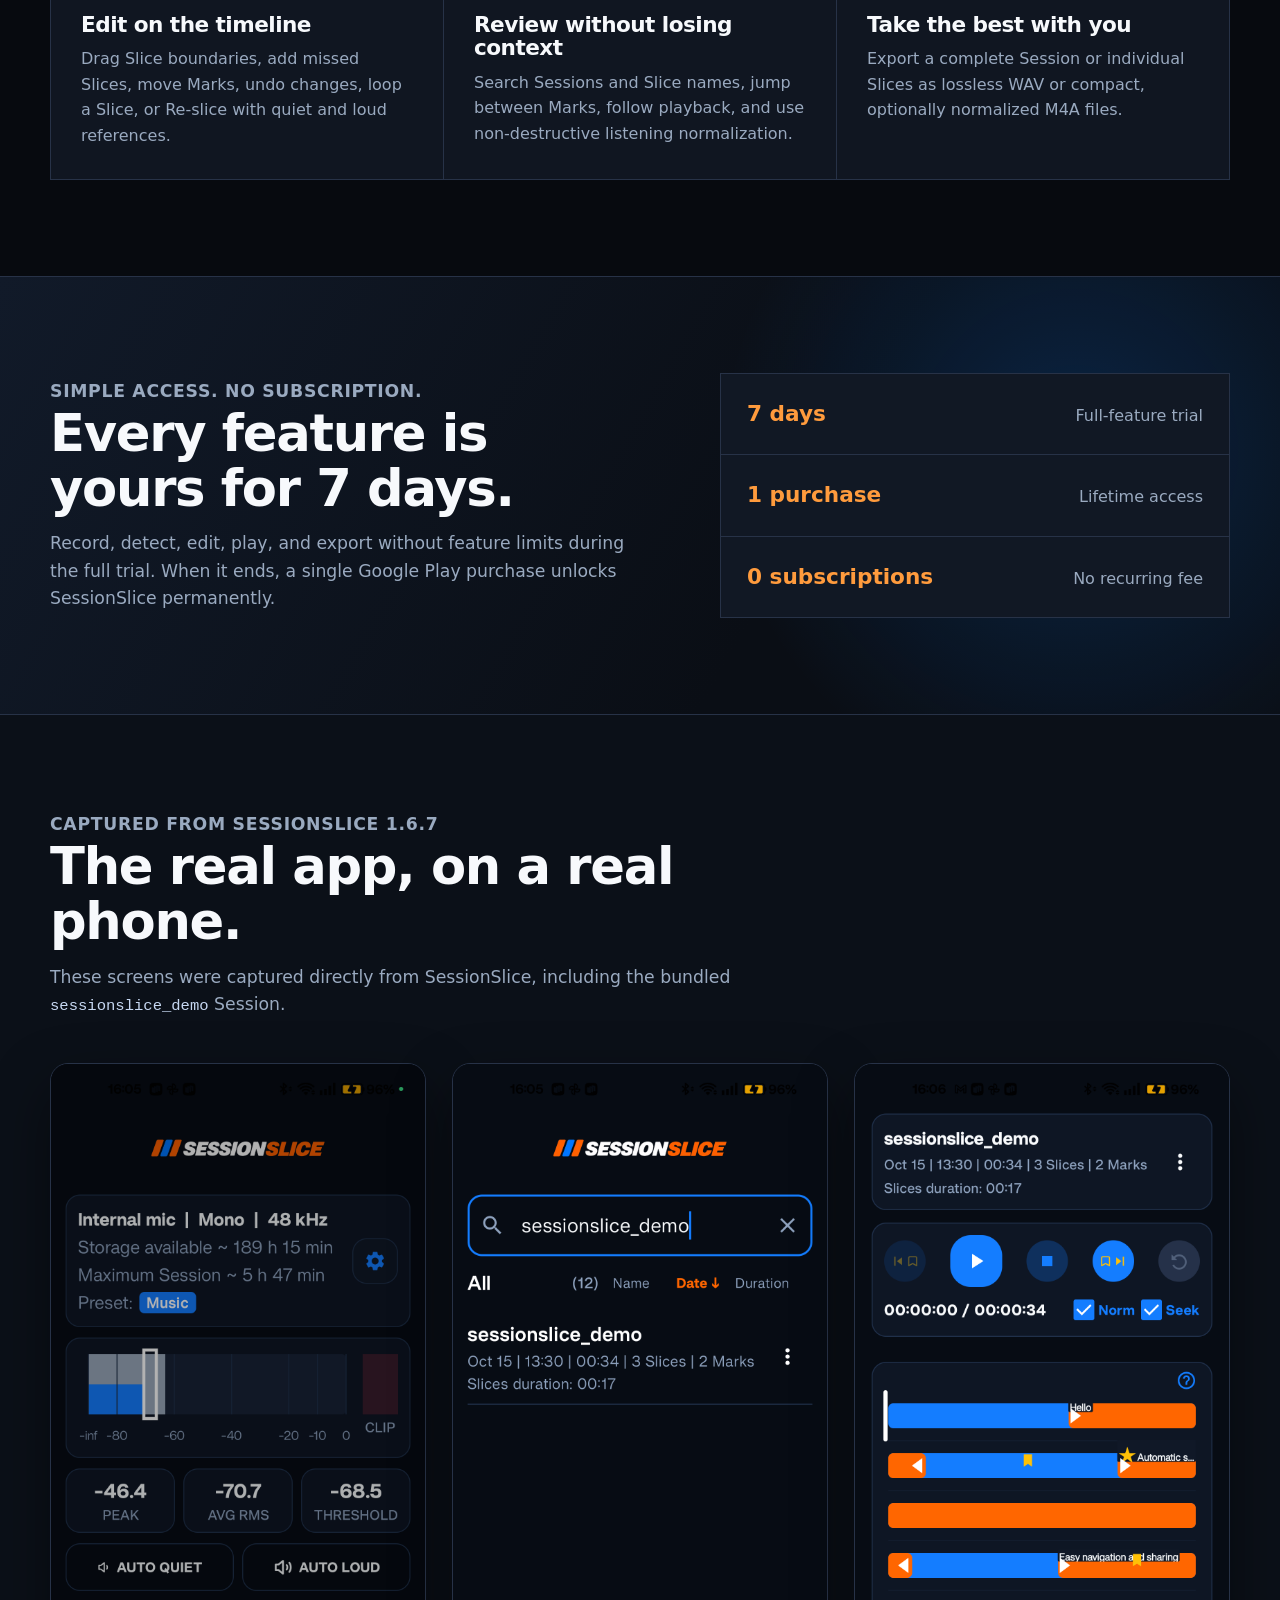
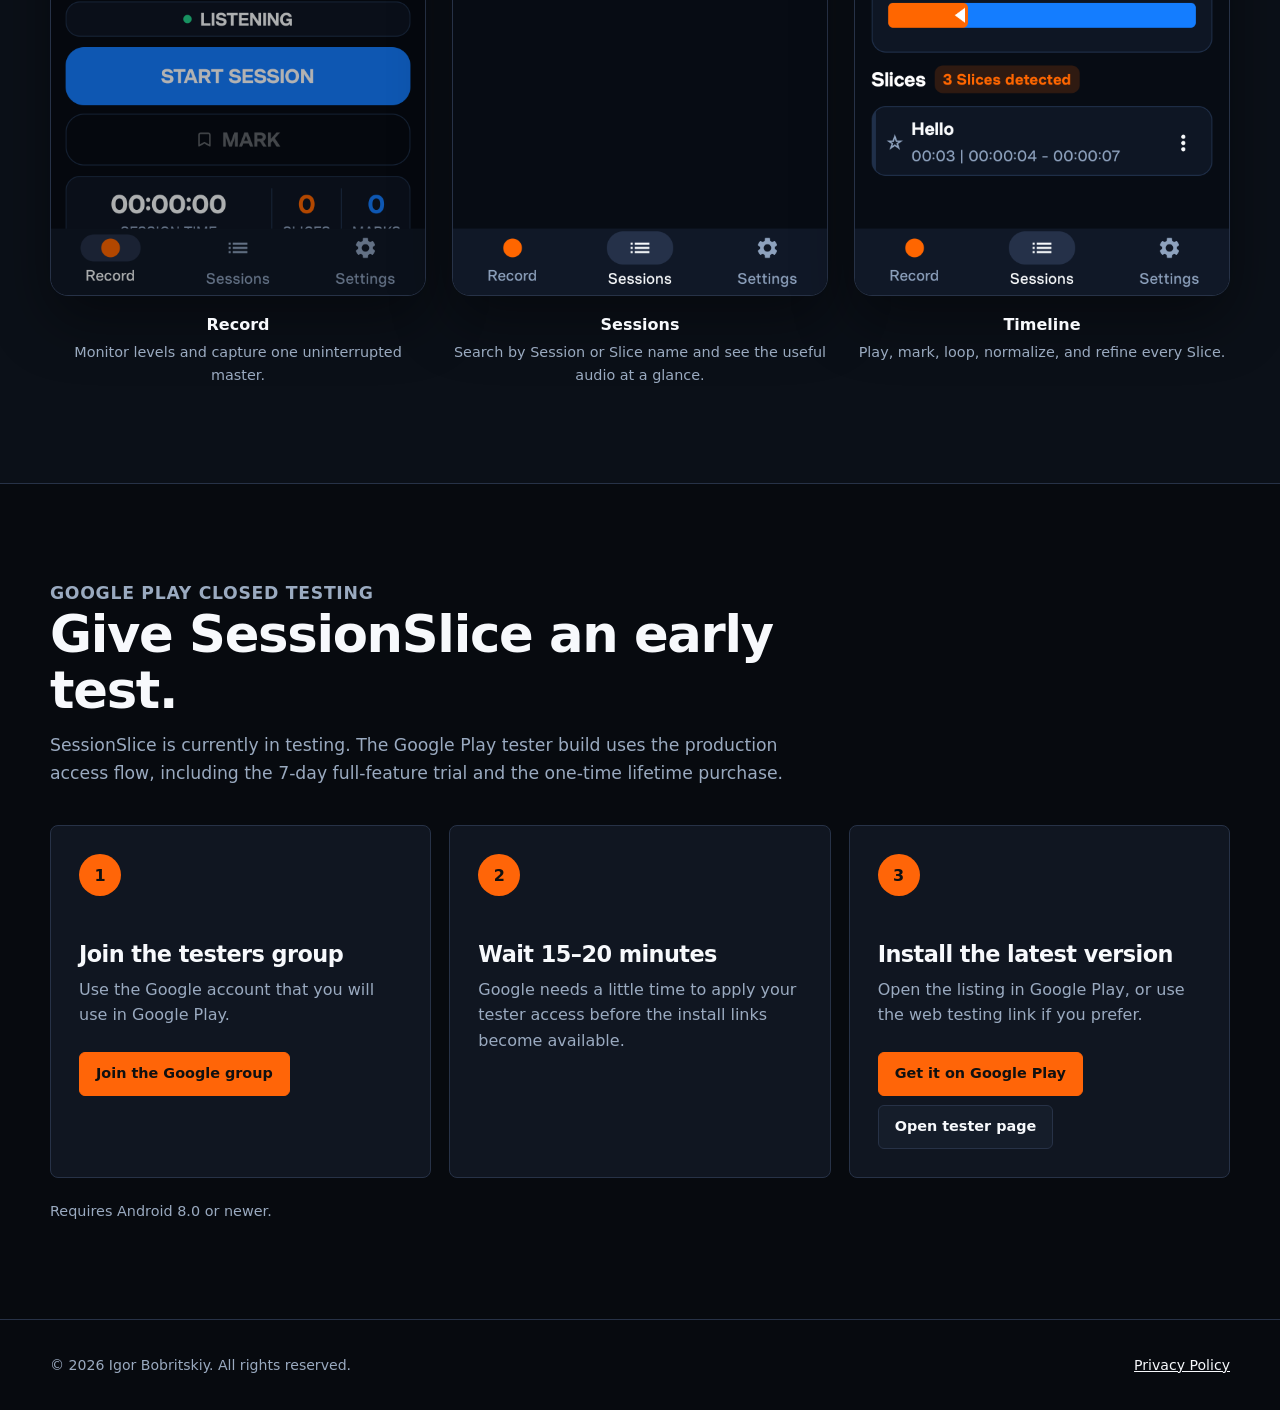
==== commit 2d95d949: "Revise text content for clarity and accuracy Updated the description and various text elements to re" ====
--- a/index.html
+++ b/index.html
@@ -3,7 +3,7 @@
 <head>
   <meta charset="utf-8">
   <meta name="viewport" content="width=device-width, initial-scale=1">
-  <meta name="description" content="SessionSlice records complete rehearsals, finds the performances, and turns them into editable, exportable Slices. Try every feature free for 7 days, then unlock it forever with one purchase.">
+  <meta name="description" content="SessionSlice records complete rehearsals, concerts, lectures, and interviews, automatically detects active passages, and turns them into editable, exportable Slices. Try every feature free for 7 days, then unlock it forever with one purchase.">
   <meta name="theme-color" content="#070a0f">
   <title>SessionSlice | Record everything. Slice what matters.</title>
   <link rel="icon" href="assets/sessionslice-logo-mark.png" type="image/png">
@@ -28,20 +28,20 @@
     <section class="hero">
       <div class="hero-inner">
         <div class="hero-copy">
-          <p class="eyebrow">Rehearsal recording for Android</p>
+          <p class="eyebrow">Smart audio recording for Android</p>
           <h1>RECORD EVERYTHING.<br><span>SLICE WHAT MATTERS.</span></h1>
-          <p>Capture the whole rehearsal as one lossless master. SessionSlice finds each performance, then gives you the tools to refine, replay, name, mark, and export the moments worth keeping.</p>
+          <p>Capture the whole rehearsal, concert, interview, or lecture continuously as one lossless master. SessionSlice automatically detects active passages as Slices, then lets you refine, replay, name, mark, and export the moments worth keeping.</p>
           <div class="actions">
             <a class="button primary" href="#download">Join closed testing</a>
             <a class="button" href="#screens">See the real app</a>
           </div>
-          <p class="trial-note"><strong>7 days. Every feature.</strong> Then keep SessionSlice forever with one lifetime purchase—no subscription.</p>
+          <p class="trial-note"><strong>7 days. Every feature.</strong> Then keep SessionSlice forever with one lifetime purchase — no ads, no subscription.</p>
         </div>
       </div>
       <div class="hero-foot" aria-label="Product highlights">
         <span>Lossless WAV master</span>
         <span>Automatic Slices</span>
-        <span>Private, on-device audio</span>
+        <span>On-device audio</span>
       </div>
     </section>
 
@@ -50,7 +50,7 @@
         <div class="section-heading">
           <p class="eyebrow">One Session. Every useful moment.</p>
           <h2>Stay in the music.</h2>
-          <p>SessionSlice handles the long recording and the small details without interrupting rehearsal.</p>
+          <p>SessionSlice handles the long recording and the small details without interrupting performance.</p>
         </div>
         <div class="feature-grid">
           <article class="feature">
@@ -60,7 +60,7 @@
           </article>
           <article class="feature">
             <span class="number">02 / DETECT</span>
-            <h3>Find each performance</h3>
+            <h3>Detect each active passage</h3>
             <p>Level-based detection creates Slices automatically. Speech and Music presets help you start quickly.</p>
           </article>
           <article class="feature">
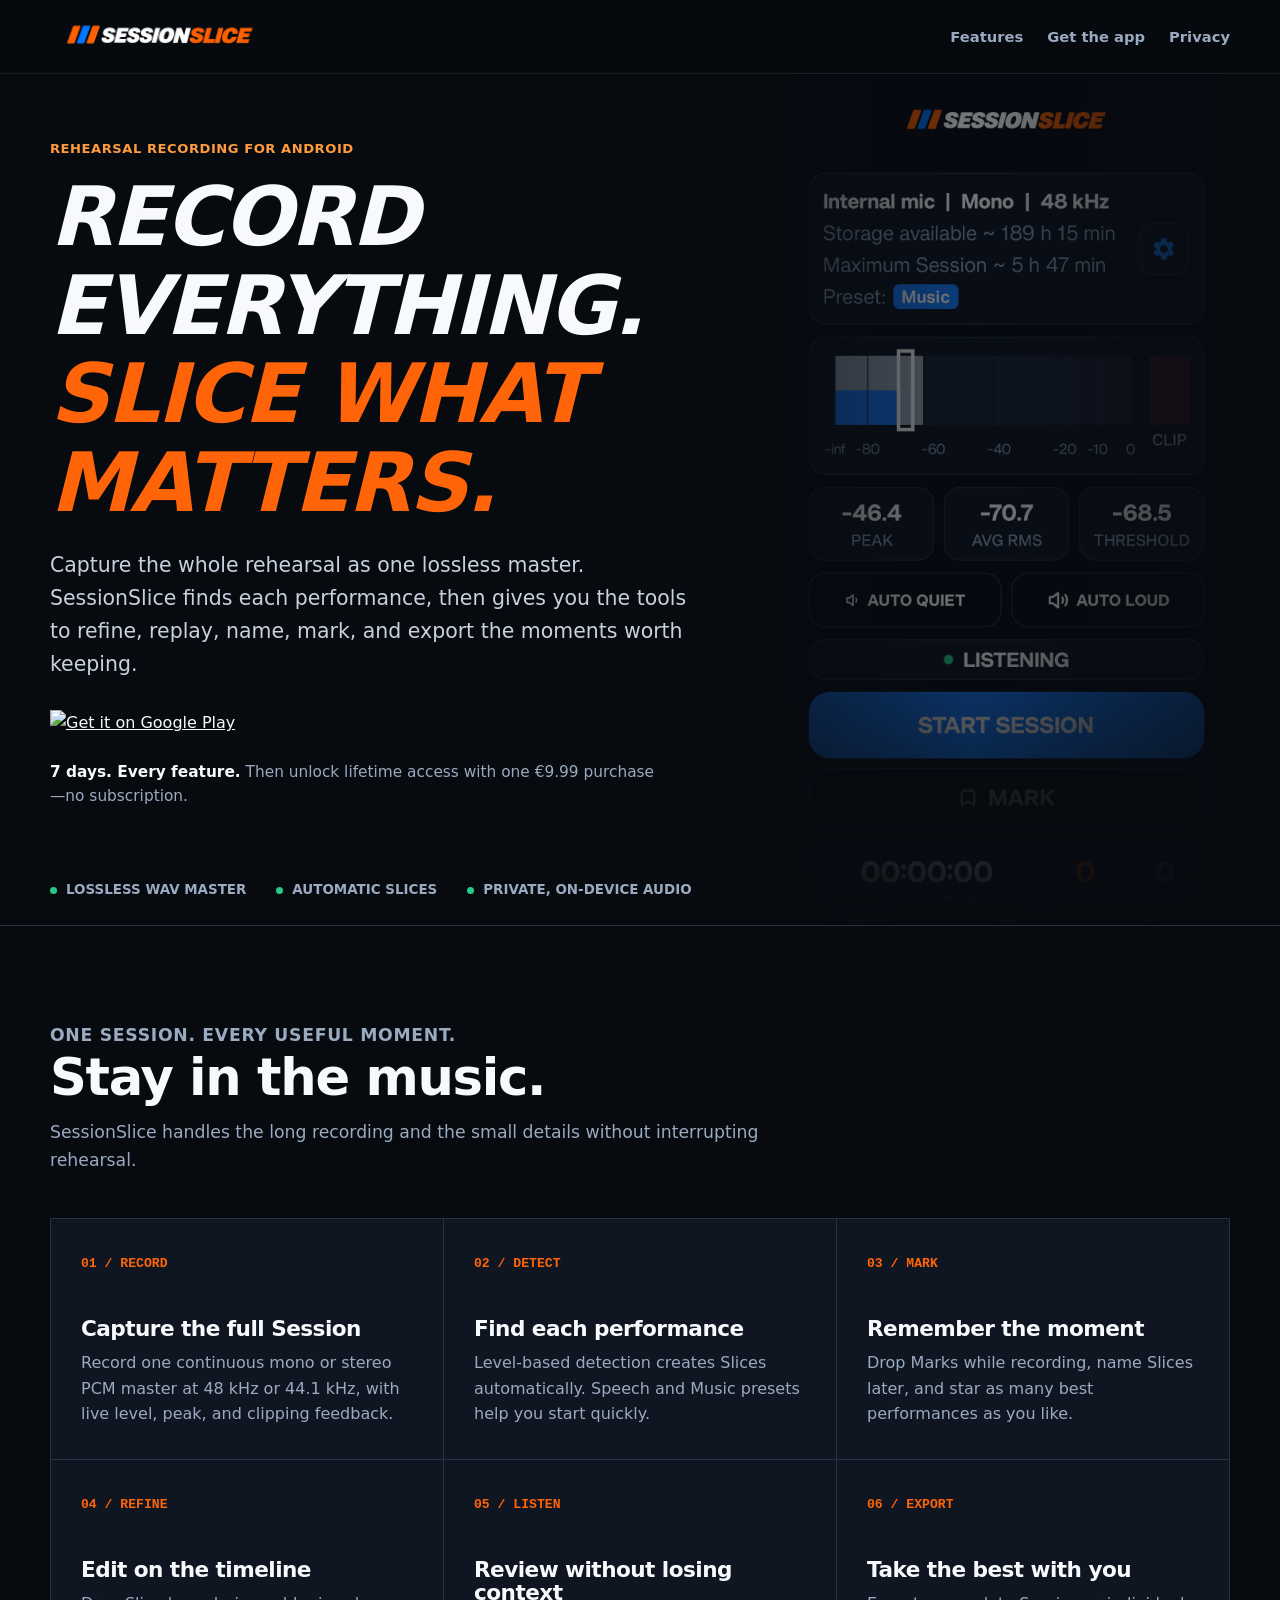
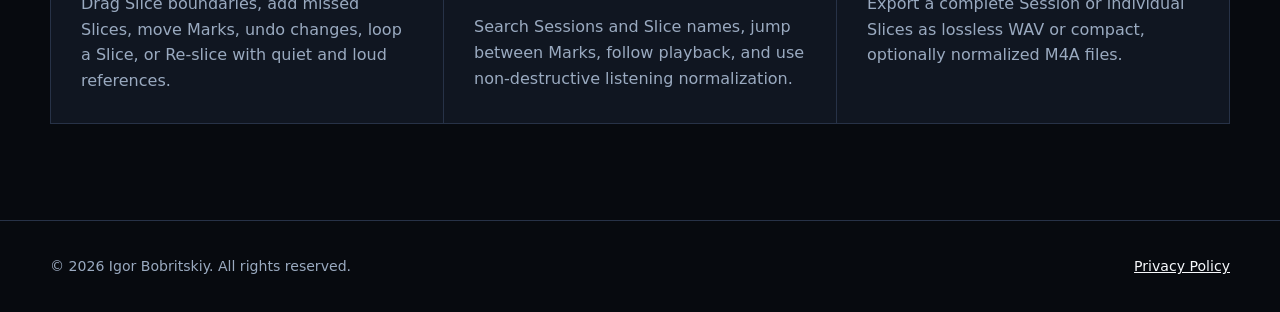
==== commit 14f2e78b: "Add files via upload" ====
--- a/index.html
+++ b/index.html
@@ -3,7 +3,7 @@
 <head>
   <meta charset="utf-8">
   <meta name="viewport" content="width=device-width, initial-scale=1">
-  <meta name="description" content="SessionSlice records complete rehearsals, concerts, lectures, and interviews, automatically detects active passages, and turns them into editable, exportable Slices. Try every feature free for 7 days, then unlock it forever with one purchase.">
+  <meta name="description" content="SessionSlice records complete rehearsals and turns performances into editable Slices. Try every feature for 7 days, then unlock lifetime access for a one-time €9.99 purchase. Get it on Google Play.">
   <meta name="theme-color" content="#070a0f">
   <title>SessionSlice | Record everything. Slice what matters.</title>
   <link rel="icon" href="assets/sessionslice-logo-mark.png" type="image/png">
@@ -17,8 +17,7 @@
       </a>
       <div class="nav-links">
         <a href="#features">Features</a>
-        <a href="#screens">Screens</a>
-        <a href="#download">Early access</a>
+        <a href="https://play.google.com/store/apps/details?id=com.sessionslice" target="_blank" rel="noopener noreferrer">Get the app</a>
         <a href="sessionslice_privacy_policy.html">Privacy</a>
       </div>
     </nav>
@@ -28,20 +27,21 @@
     <section class="hero">
       <div class="hero-inner">
         <div class="hero-copy">
-          <p class="eyebrow">Smart audio recording for Android</p>
+          <p class="eyebrow">Rehearsal recording for Android</p>
           <h1>RECORD EVERYTHING.<br><span>SLICE WHAT MATTERS.</span></h1>
-          <p>Capture the whole rehearsal, concert, interview, or lecture continuously as one lossless master. SessionSlice automatically detects active passages as Slices, then lets you refine, replay, name, mark, and export the moments worth keeping.</p>
+          <p>Capture the whole rehearsal as one lossless master. SessionSlice finds each performance, then gives you the tools to refine, replay, name, mark, and export the moments worth keeping.</p>
           <div class="actions">
-            <a class="button primary" href="#download">Join closed testing</a>
-            <a class="button" href="#screens">See the real app</a>
+            <a class="play-badge" href="https://play.google.com/store/apps/details?id=com.sessionslice" target="_blank" rel="noopener noreferrer" aria-label="Get SessionSlice on Google Play">
+              <img src="https://play.google.com/intl/en_us/badges/static/images/badges/en_badge_web_generic.png" alt="Get it on Google Play">
+            </a>
           </div>
-          <p class="trial-note"><strong>7 days. Every feature.</strong> Then keep SessionSlice forever with one lifetime purchase — no ads, no subscription.</p>
+          <p class="trial-note"><strong>7 days. Every feature.</strong> Then unlock lifetime access with one €9.99 purchase—no subscription.</p>
         </div>
       </div>
       <div class="hero-foot" aria-label="Product highlights">
         <span>Lossless WAV master</span>
         <span>Automatic Slices</span>
-        <span>On-device audio</span>
+        <span>Private, on-device audio</span>
       </div>
     </section>
 
@@ -50,7 +50,7 @@
         <div class="section-heading">
           <p class="eyebrow">One Session. Every useful moment.</p>
           <h2>Stay in the music.</h2>
-          <p>SessionSlice handles the long recording and the small details without interrupting performance.</p>
+          <p>SessionSlice handles the long recording and the small details without interrupting rehearsal.</p>
         </div>
         <div class="feature-grid">
           <article class="feature">
@@ -60,7 +60,7 @@
           </article>
           <article class="feature">
             <span class="number">02 / DETECT</span>
-            <h3>Detect each active passage</h3>
+            <h3>Find each performance</h3>
             <p>Level-based detection creates Slices automatically. Speech and Music presets help you start quickly.</p>
           </article>
           <article class="feature">
@@ -87,83 +87,6 @@
       </div>
     </section>
 
-    <section class="band trial-band" aria-labelledby="trial-title">
-      <div class="section trial-layout">
-        <div>
-          <p class="eyebrow">Simple access. No subscription.</p>
-          <h2 id="trial-title">Every feature is yours for 7 days.</h2>
-          <p>Record, detect, edit, play, and export without feature limits during the full trial. When it ends, a single Google Play purchase unlocks SessionSlice permanently.</p>
-        </div>
-        <div class="access-facts" aria-label="SessionSlice access details">
-          <div><strong>7 days</strong><span>Full-feature trial</span></div>
-          <div><strong>1 purchase</strong><span>Lifetime access</span></div>
-          <div><strong>0 subscriptions</strong><span>No recurring fee</span></div>
-        </div>
-      </div>
-    </section>
-
-    <section class="band alt" id="screens">
-      <div class="section">
-        <div class="section-heading">
-          <p class="eyebrow">Captured from SessionSlice 1.6.7</p>
-          <h2>The real app, on a real phone.</h2>
-          <p>These screens were captured directly from SessionSlice, including the bundled <code>sessionslice_demo</code> Session.</p>
-        </div>
-        <div class="screens">
-          <figure class="screen">
-            <img src="assets/sessionslice-record-1-6-7.png" alt="SessionSlice Record screen with live microphone levels, automatic threshold controls, and Start Session button" loading="lazy">
-            <figcaption><strong>Record</strong><span>Monitor levels and capture one uninterrupted master.</span></figcaption>
-          </figure>
-          <figure class="screen">
-            <img src="assets/sessionslice-sessions-1-6-7.png" alt="SessionSlice Sessions screen searching for the sessionslice_demo recording" loading="lazy">
-            <figcaption><strong>Sessions</strong><span>Search by Session or Slice name and see the useful audio at a glance.</span></figcaption>
-          </figure>
-          <figure class="screen">
-            <img src="assets/sessionslice-timeline-1-6-7.png" alt="SessionSlice timeline for sessionslice_demo with three Slices, two Marks, and playback controls" loading="lazy">
-            <figcaption><strong>Timeline</strong><span>Play, mark, loop, normalize, and refine every Slice.</span></figcaption>
-          </figure>
-        </div>
-      </div>
-    </section>
-
-    <section class="band" id="download">
-      <div class="section">
-        <div class="section-heading download-heading">
-          <p class="eyebrow">Google Play closed testing</p>
-          <h2>Give SessionSlice an early test.</h2>
-          <p>SessionSlice is currently in testing. The Google Play tester build uses the production access flow, including the 7-day full-feature trial and the one-time lifetime purchase.</p>
-        </div>
-        <ol class="test-steps">
-          <li>
-            <span class="step-number">1</span>
-            <div>
-              <h3>Join the testers group</h3>
-              <p>Use the Google account that you will use in Google Play.</p>
-              <a class="button primary" href="https://groups.google.com/g/sessionslice-audio-app-closed-testing" target="_blank" rel="noopener noreferrer">Join the Google group</a>
-            </div>
-          </li>
-          <li>
-            <span class="step-number">2</span>
-            <div>
-              <h3>Wait 15–20 minutes</h3>
-              <p>Google needs a little time to apply your tester access before the install links become available.</p>
-            </div>
-          </li>
-          <li>
-            <span class="step-number">3</span>
-            <div>
-              <h3>Install the latest version</h3>
-              <p>Open the listing in Google Play, or use the web testing link if you prefer.</p>
-              <div class="actions">
-                <a class="button primary" href="https://play.google.com/store/apps/details?id=com.sessionslice" target="_blank" rel="noopener noreferrer">Get it on Google Play</a>
-                <a class="button" href="https://play.google.com/apps/testing/com.sessionslice" target="_blank" rel="noopener noreferrer">Open tester page</a>
-              </div>
-            </div>
-          </li>
-        </ol>
-        <p class="compatibility">Requires Android 8.0 or newer.</p>
-      </div>
-    </section>
   </main>
 
   <footer class="site-footer">
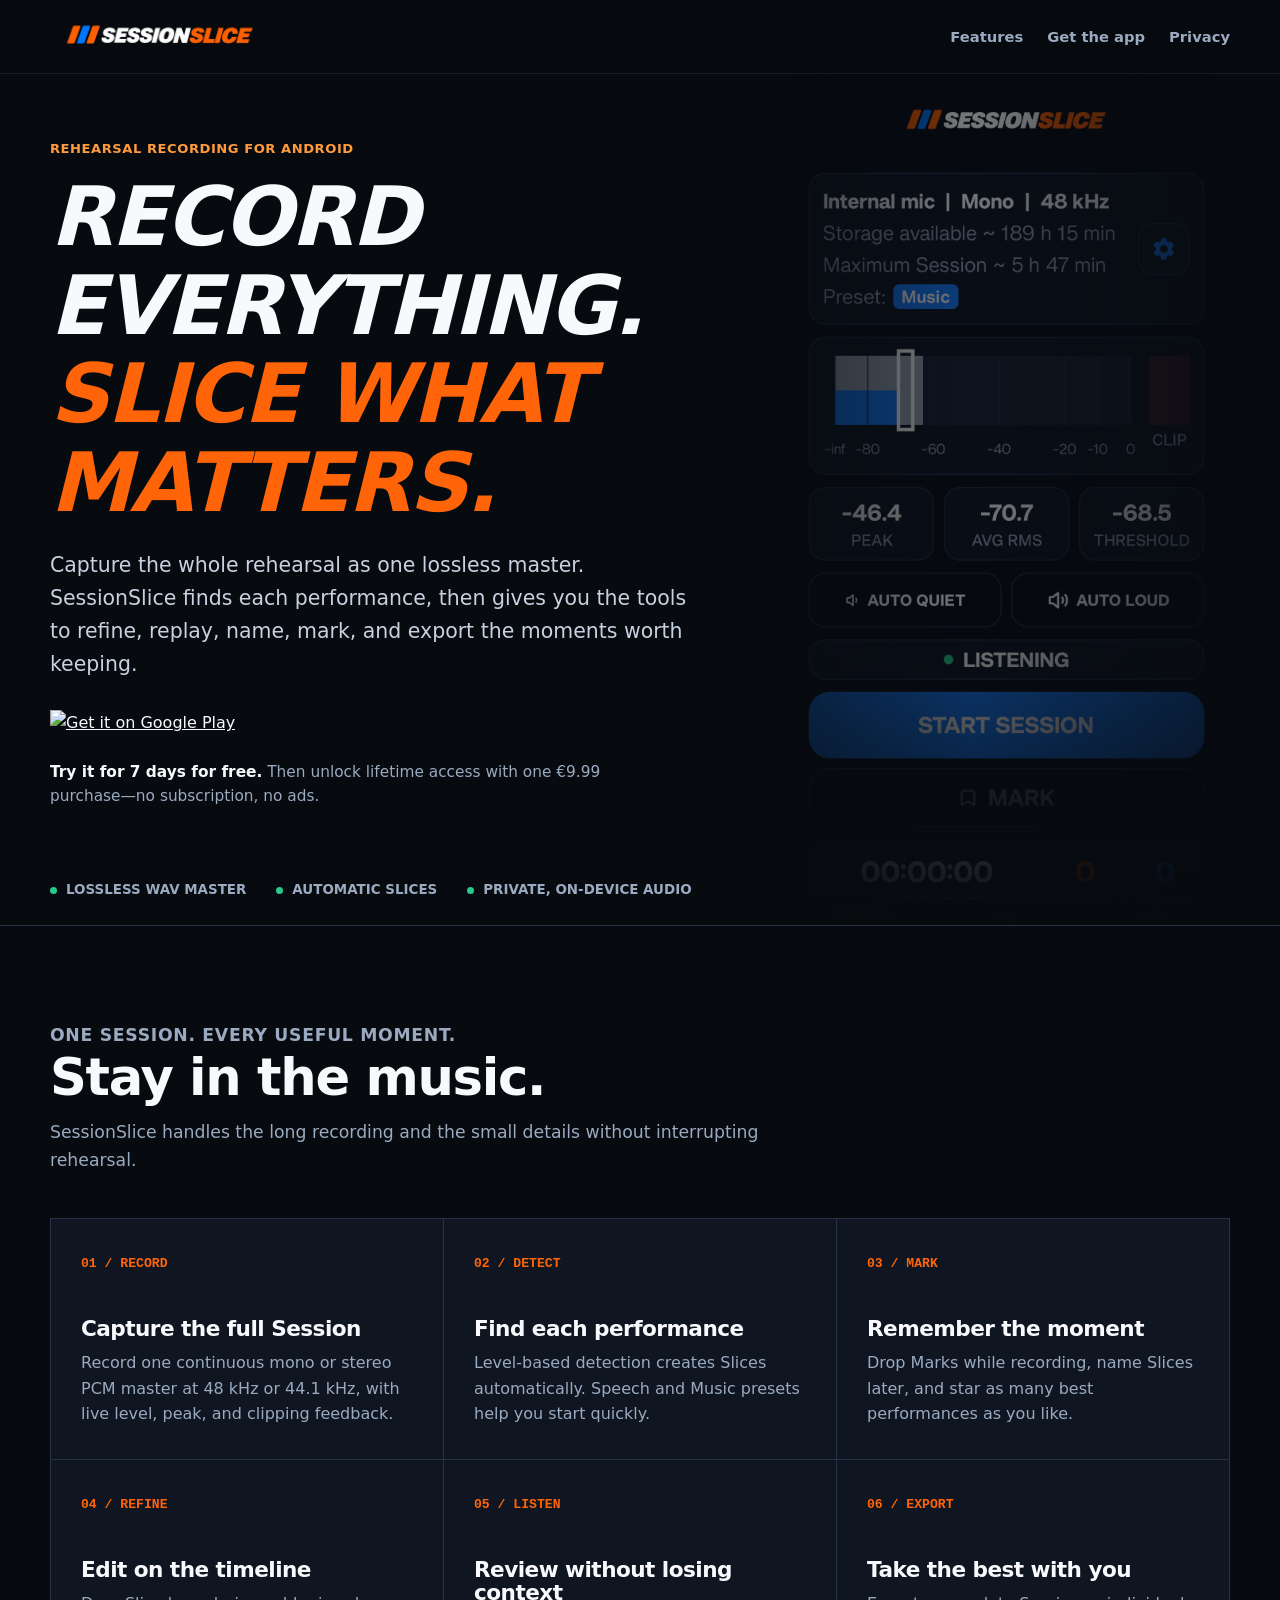
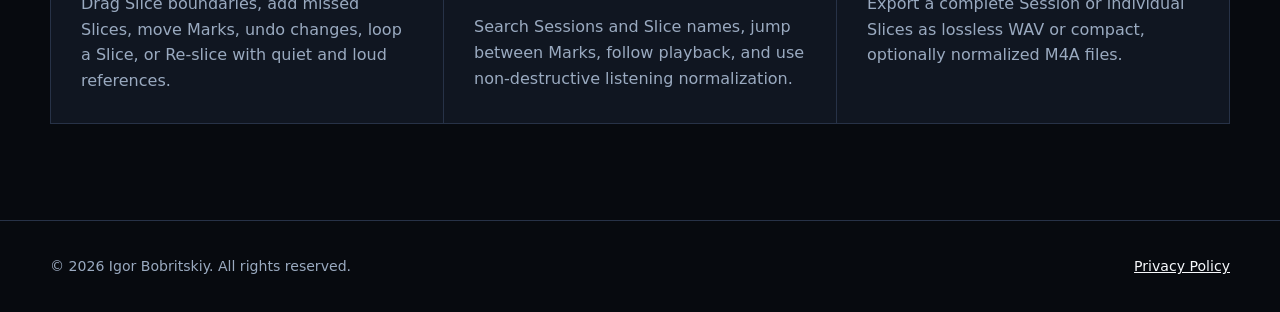
==== commit ecac93e1: "Revise trial note for clarity and ad removal Updated trial note to clarify the trial period and remo" ====
--- a/index.html
+++ b/index.html
@@ -35,7 +35,7 @@
               <img src="https://play.google.com/intl/en_us/badges/static/images/badges/en_badge_web_generic.png" alt="Get it on Google Play">
             </a>
           </div>
-          <p class="trial-note"><strong>7 days. Every feature.</strong> Then unlock lifetime access with one €9.99 purchase—no subscription.</p>
+          <p class="trial-note"><strong>Try it for 7 days for free.</strong> Then unlock lifetime access with one €9.99 purchase—no subscription, no ads.</p>
         </div>
       </div>
       <div class="hero-foot" aria-label="Product highlights">
